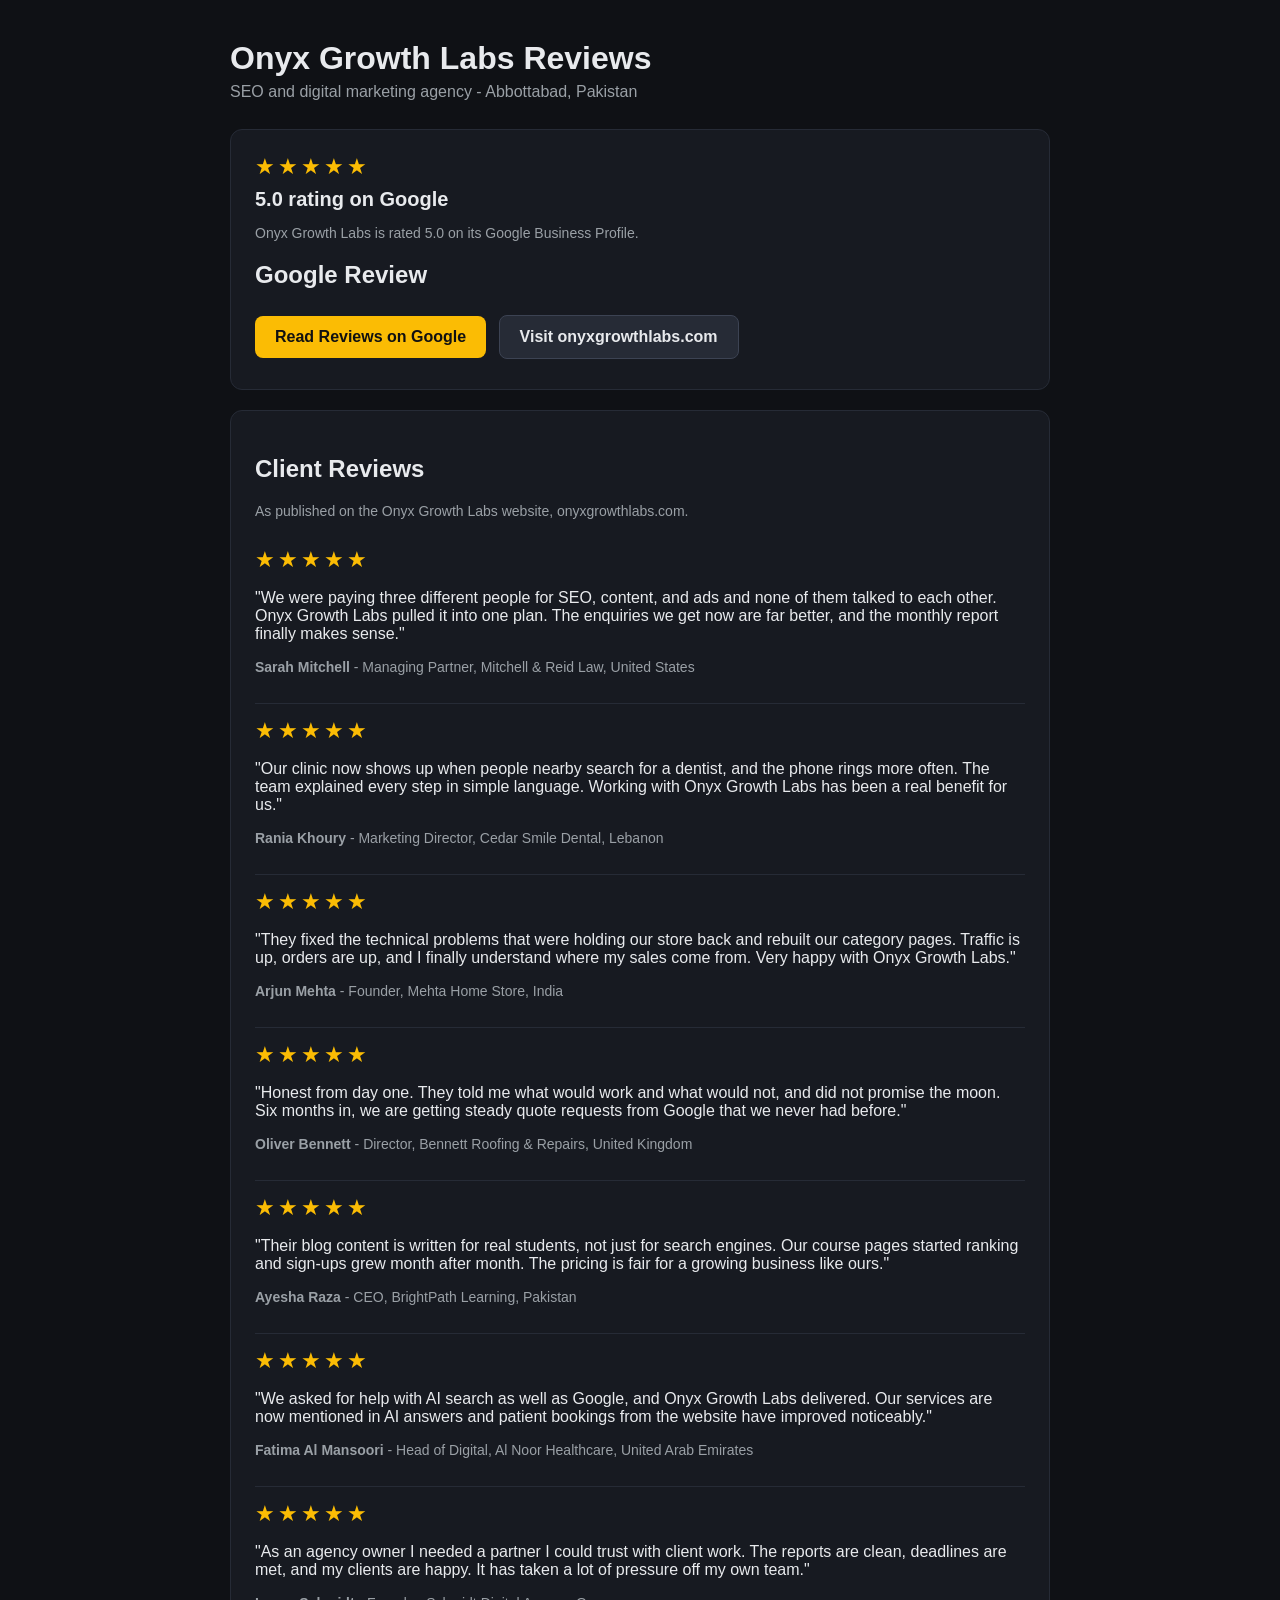
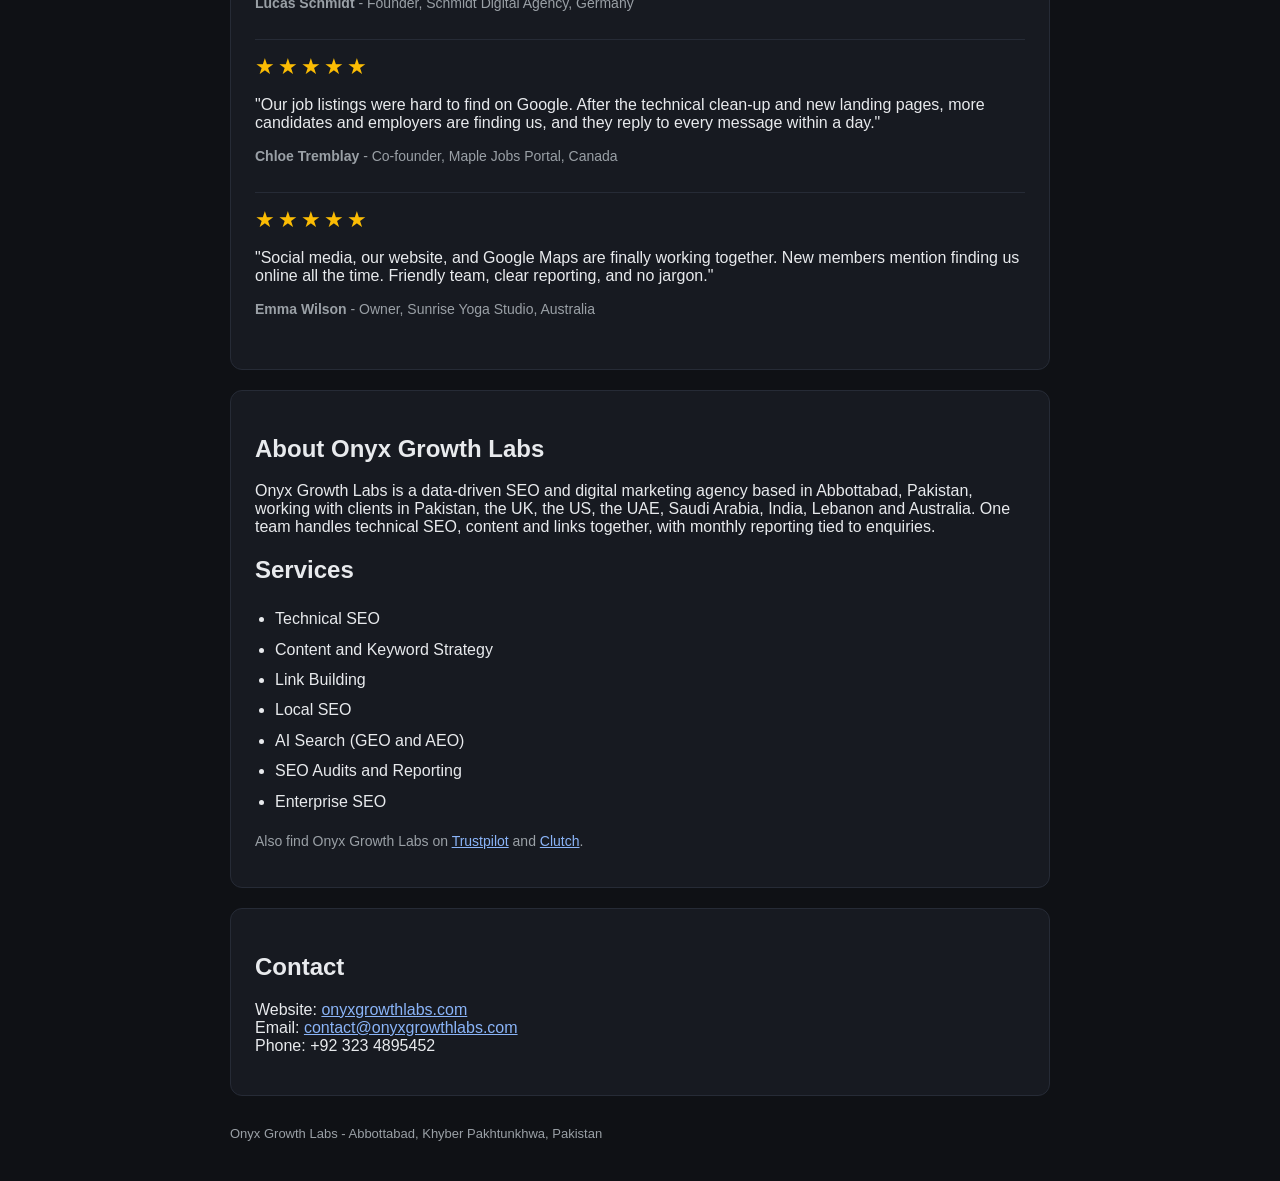
==== index.html @ 25e189ce "Create index.html Added a new HTML file for Onyx Growth Labs reviews, including structured data, cli" ====
<!DOCTYPE html>
<html lang="en-GB">
<head>
<meta charset="UTF-8">
<meta name="viewport" content="width=device-width, initial-scale=1.0">
<title>Onyx Growth Labs Reviews</title>
<meta name="description" content="Onyx Growth Labs reviews: Google rating, client reviews from onyxgrowthlabs.com, services and official links for the SEO and digital marketing agency based in Abbottabad, Pakistan.">
<script type="application/ld+json">
{
  "@context": "https://schema.org",
  "@type": "ProfessionalService",
  "name": "Onyx Growth Labs",
  "url": "https://onyxgrowthlabs.com/",
  "email": "contact@onyxgrowthlabs.com",
  "telephone": "+92 323 4895452",
  "address": {
    "@type": "PostalAddress",
    "addressLocality": "Abbottabad",
    "addressRegion": "Khyber Pakhtunkhwa",
    "addressCountry": "PK"
  },
  "aggregateRating": {
    "@type": "AggregateRating",
    "ratingValue": "5.0",
    "reviewCount": "9"
  },
  "review": [
    {"@type": "Review", "author": {"@type": "Person", "name": "Sarah Mitchell"}, "reviewRating": {"@type": "Rating", "ratingValue": "5"}, "reviewBody": "We were paying three different people for SEO, content, and ads and none of them talked to each other. Onyx Growth Labs pulled it into one plan. The enquiries we get now are far better, and the monthly report finally makes sense."},
    {"@type": "Review", "author": {"@type": "Person", "name": "Rania Khoury"}, "reviewRating": {"@type": "Rating", "ratingValue": "5"}, "reviewBody": "Our clinic now shows up when people nearby search for a dentist, and the phone rings more often. The team explained every step in simple language. Working with Onyx Growth Labs has been a real benefit for us."},
    {"@type": "Review", "author": {"@type": "Person", "name": "Arjun Mehta"}, "reviewRating": {"@type": "Rating", "ratingValue": "5"}, "reviewBody": "They fixed the technical problems that were holding our store back and rebuilt our category pages. Traffic is up, orders are up, and I finally understand where my sales come from. Very happy with Onyx Growth Labs."},
    {"@type": "Review", "author": {"@type": "Person", "name": "Oliver Bennett"}, "reviewRating": {"@type": "Rating", "ratingValue": "5"}, "reviewBody": "Honest from day one. They told me what would work and what would not, and did not promise the moon. Six months in, we are getting steady quote requests from Google that we never had before."},
    {"@type": "Review", "author": {"@type": "Person", "name": "Ayesha Raza"}, "reviewRating": {"@type": "Rating", "ratingValue": "5"}, "reviewBody": "Their blog content is written for real students, not just for search engines. Our course pages started ranking and sign-ups grew month after month. The pricing is fair for a growing business like ours."},
    {"@type": "Review", "author": {"@type": "Person", "name": "Fatima Al Mansoori"}, "reviewRating": {"@type": "Rating", "ratingValue": "5"}, "reviewBody": "We asked for help with AI search as well as Google, and Onyx Growth Labs delivered. Our services are now mentioned in AI answers and patient bookings from the website have improved noticeably."},
    {"@type": "Review", "author": {"@type": "Person", "name": "Lucas Schmidt"}, "reviewRating": {"@type": "Rating", "ratingValue": "5"}, "reviewBody": "As an agency owner I needed a partner I could trust with client work. The reports are clean, deadlines are met, and my clients are happy. It has taken a lot of pressure off my own team."},
    {"@type": "Review", "author": {"@type": "Person", "name": "Chloe Tremblay"}, "reviewRating": {"@type": "Rating", "ratingValue": "5"}, "reviewBody": "Our job listings were hard to find on Google. After the technical clean-up and new landing pages, more candidates and employers are finding us, and they reply to every message within a day."},
    {"@type": "Review", "author": {"@type": "Person", "name": "Emma Wilson"}, "reviewRating": {"@type": "Rating", "ratingValue": "5"}, "reviewBody": "Social media, our website, and Google Maps are finally working together. New members mention finding us online all the time. Friendly team, clear reporting, and no jargon."}
  ]
}
</script>
<style>
body{font-family:Arial,Helvetica,sans-serif;margin:0;background:#0f1115;color:#e8eaed}
.wrap{max-width:820px;margin:0 auto;padding:40px 20px}
h1{font-size:32px;margin:0 0 6px}
.sub{color:#9aa0a6;margin:0 0 28px}
.card{background:#171a21;border:1px solid #262b36;border-radius:12px;padding:24px;margin-bottom:20px}
.stars{font-size:22px;color:#fbbc04;letter-spacing:3px}
.rating{font-size:20px;margin:8px 0 4px}
.small{color:#9aa0a6;font-size:14px}
.btn{display:inline-block;background:#fbbc04;color:#111;padding:12px 20px;border-radius:8px;text-decoration:none;font-weight:bold;margin:6px 8px 6px 0}
.btn.alt{background:#262b36;color:#e8eaed;border:1px solid #3c4353}
.review{border-bottom:1px solid #262b36;padding:14px 0}
.review:last-child{border-bottom:none}
.who{color:#9aa0a6;font-size:14px;margin-top:6px}
ul{line-height:1.9;padding-left:20px}
a{color:#8ab4f8}
footer{color:#9aa0a6;font-size:13px;margin-top:30px}
</style>
</head>
<body>
<div class="wrap">
<h1>Onyx Growth Labs Reviews</h1>
<p class="sub">SEO and digital marketing agency - Abbottabad, Pakistan</p>

<div class="card">
<div class="stars">&#9733;&#9733;&#9733;&#9733;&#9733;</div>
<p class="rating"><strong>5.0 rating on Google</strong></p>
<p class="small">Onyx Growth Labs is rated 5.0 on its Google Business Profile.</p>
<h2>Google Review</h2>
<a class="btn" href="https://www.google.com/maps/search/Onyx+Growth+Labs+Abbottabad">Read Reviews on Google</a>
<a class="btn alt" href="https://onyxgrowthlabs.com/">Visit onyxgrowthlabs.com</a>
</div>

<div class="card">
<h2>Client Reviews</h2>
<p class="small">As published on the Onyx Growth Labs website, onyxgrowthlabs.com.</p>

<div class="review"><div class="stars">&#9733;&#9733;&#9733;&#9733;&#9733;</div>
<p>"We were paying three different people for SEO, content, and ads and none of them talked to each other. Onyx Growth Labs pulled it into one plan. The enquiries we get now are far better, and the monthly report finally makes sense."</p>
<p class="who"><strong>Sarah Mitchell</strong> - Managing Partner, Mitchell &amp; Reid Law, United States</p></div>

<div class="review"><div class="stars">&#9733;&#9733;&#9733;&#9733;&#9733;</div>
<p>"Our clinic now shows up when people nearby search for a dentist, and the phone rings more often. The team explained every step in simple language. Working with Onyx Growth Labs has been a real benefit for us."</p>
<p class="who"><strong>Rania Khoury</strong> - Marketing Director, Cedar Smile Dental, Lebanon</p></div>

<div class="review"><div class="stars">&#9733;&#9733;&#9733;&#9733;&#9733;</div>
<p>"They fixed the technical problems that were holding our store back and rebuilt our category pages. Traffic is up, orders are up, and I finally understand where my sales come from. Very happy with Onyx Growth Labs."</p>
<p class="who"><strong>Arjun Mehta</strong> - Founder, Mehta Home Store, India</p></div>

<div class="review"><div class="stars">&#9733;&#9733;&#9733;&#9733;&#9733;</div>
<p>"Honest from day one. They told me what would work and what would not, and did not promise the moon. Six months in, we are getting steady quote requests from Google that we never had before."</p>
<p class="who"><strong>Oliver Bennett</strong> - Director, Bennett Roofing &amp; Repairs, United Kingdom</p></div>

<div class="review"><div class="stars">&#9733;&#9733;&#9733;&#9733;&#9733;</div>
<p>"Their blog content is written for real students, not just for search engines. Our course pages started ranking and sign-ups grew month after month. The pricing is fair for a growing business like ours."</p>
<p class="who"><strong>Ayesha Raza</strong> - CEO, BrightPath Learning, Pakistan</p></div>

<div class="review"><div class="stars">&#9733;&#9733;&#9733;&#9733;&#9733;</div>
<p>"We asked for help with AI search as well as Google, and Onyx Growth Labs delivered. Our services are now mentioned in AI answers and patient bookings from the website have improved noticeably."</p>
<p class="who"><strong>Fatima Al Mansoori</strong> - Head of Digital, Al Noor Healthcare, United Arab Emirates</p></div>

<div class="review"><div class="stars">&#9733;&#9733;&#9733;&#9733;&#9733;</div>
<p>"As an agency owner I needed a partner I could trust with client work. The reports are clean, deadlines are met, and my clients are happy. It has taken a lot of pressure off my own team."</p>
<p class="who"><strong>Lucas Schmidt</strong> - Founder, Schmidt Digital Agency, Germany</p></div>

<div class="review"><div class="stars">&#9733;&#9733;&#9733;&#9733;&#9733;</div>
<p>"Our job listings were hard to find on Google. After the technical clean-up and new landing pages, more candidates and employers are finding us, and they reply to every message within a day."</p>
<p class="who"><strong>Chloe Tremblay</strong> - Co-founder, Maple Jobs Portal, Canada</p></div>

<div class="review"><div class="stars">&#9733;&#9733;&#9733;&#9733;&#9733;</div>
<p>"Social media, our website, and Google Maps are finally working together. New members mention finding us online all the time. Friendly team, clear reporting, and no jargon."</p>
<p class="who"><strong>Emma Wilson</strong> - Owner, Sunrise Yoga Studio, Australia</p></div>
</div>

<div class="card">
<h2>About Onyx Growth Labs</h2>
<p>Onyx Growth Labs is a data-driven SEO and digital marketing agency based in Abbottabad, Pakistan, working with clients in Pakistan, the UK, the US, the UAE, Saudi Arabia, India, Lebanon and Australia. One team handles technical SEO, content and links together, with monthly reporting tied to enquiries.</p>
<h2>Services</h2>
<ul>
<li>Technical SEO</li>
<li>Content and Keyword Strategy</li>
<li>Link Building</li>
<li>Local SEO</li>
<li>AI Search (GEO and AEO)</li>
<li>SEO Audits and Reporting</li>
<li>Enterprise SEO</li>
</ul>
<p class="small">Also find Onyx Growth Labs on <a href="https://www.trustpilot.com/review/onyxgrowthlabs.com">Trustpilot</a> and <a href="https://clutch.co/profile/onyx-growth-labs">Clutch</a>.</p>
</div>

<div class="card">
<h2>Contact</h2>
<p>Website: <a href="https://onyxgrowthlabs.com/">onyxgrowthlabs.com</a><br>
Email: <a href="mailto:contact@onyxgrowthlabs.com">contact@onyxgrowthlabs.com</a><br>
Phone: +92 323 4895452</p>
</div>

<footer>Onyx Growth Labs - Abbottabad, Khyber Pakhtunkhwa, Pakistan</footer>
</div>
</body>
</html>
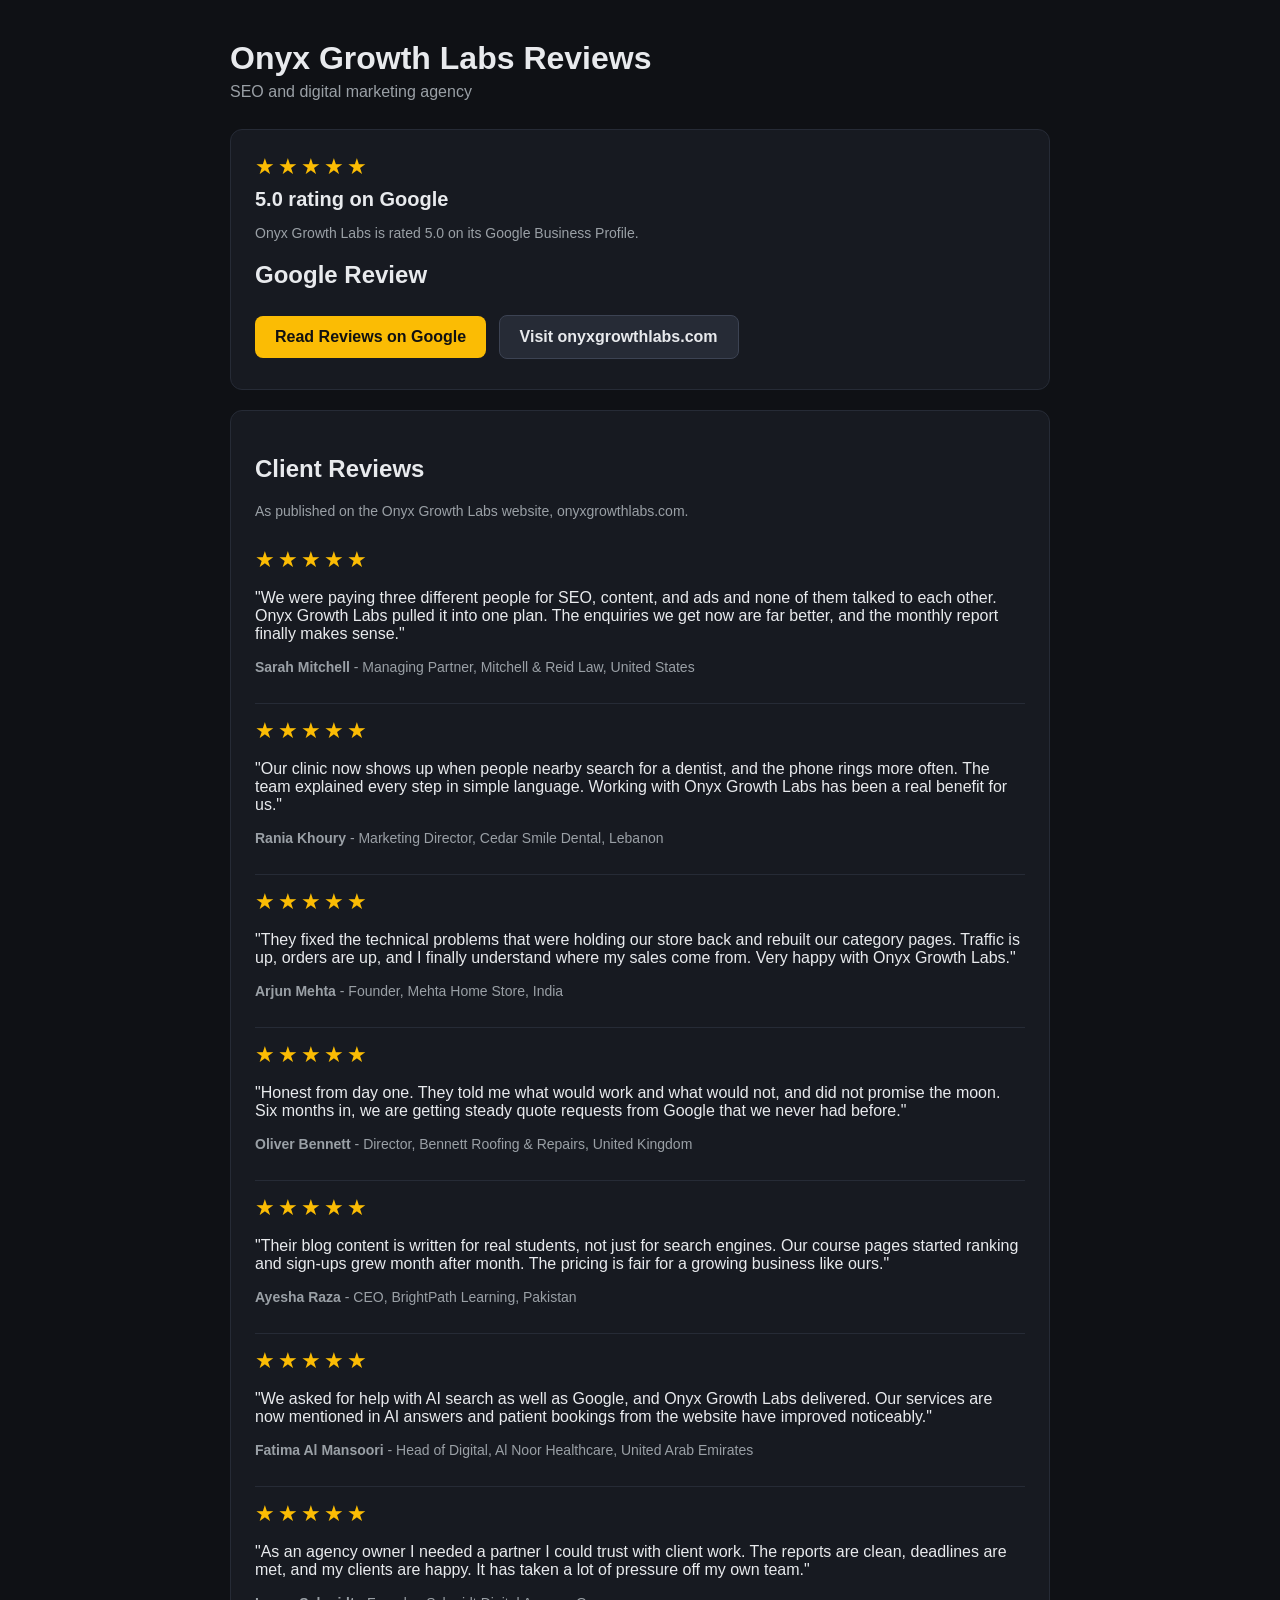
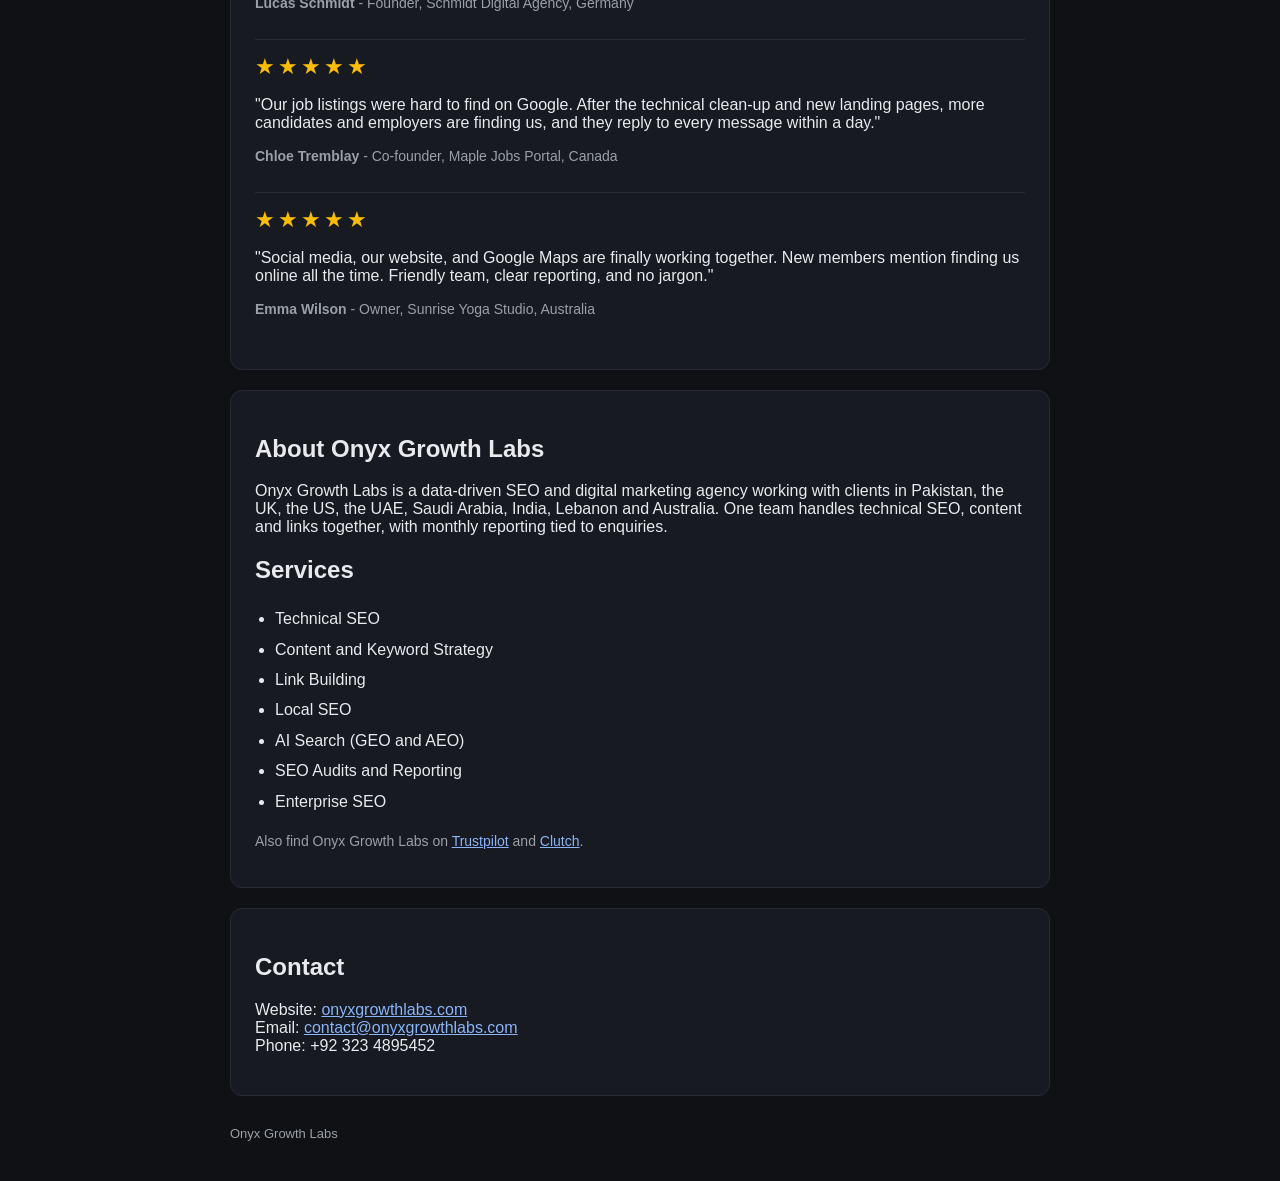
==== commit 2a3a12b3: "Remove business location from index.html" ====
--- a/index.html
+++ b/index.html
@@ -4,7 +4,7 @@
 <meta charset="UTF-8">
 <meta name="viewport" content="width=device-width, initial-scale=1.0">
 <title>Onyx Growth Labs Reviews</title>
-<meta name="description" content="Onyx Growth Labs reviews: Google rating, client reviews from onyxgrowthlabs.com, services and official links for the SEO and digital marketing agency based in Abbottabad, Pakistan.">
+<meta name="description" content="Onyx Growth Labs reviews: Google rating, client reviews from onyxgrowthlabs.com, services and official links for the SEO and digital marketing agency.">
 <script type="application/ld+json">
 {
   "@context": "https://schema.org",
@@ -13,12 +13,6 @@
   "url": "https://onyxgrowthlabs.com/",
   "email": "contact@onyxgrowthlabs.com",
   "telephone": "+92 323 4895452",
-  "address": {
-    "@type": "PostalAddress",
-    "addressLocality": "Abbottabad",
-    "addressRegion": "Khyber Pakhtunkhwa",
-    "addressCountry": "PK"
-  },
   "aggregateRating": {
     "@type": "AggregateRating",
     "ratingValue": "5.0",
@@ -59,7 +53,7 @@
 <body>
 <div class="wrap">
 <h1>Onyx Growth Labs Reviews</h1>
-<p class="sub">SEO and digital marketing agency - Abbottabad, Pakistan</p>
+<p class="sub">SEO and digital marketing agency</p>
 
 <div class="card">
 <div class="stars">&#9733;&#9733;&#9733;&#9733;&#9733;</div>
@@ -113,7 +107,7 @@
 
 <div class="card">
 <h2>About Onyx Growth Labs</h2>
-<p>Onyx Growth Labs is a data-driven SEO and digital marketing agency based in Abbottabad, Pakistan, working with clients in Pakistan, the UK, the US, the UAE, Saudi Arabia, India, Lebanon and Australia. One team handles technical SEO, content and links together, with monthly reporting tied to enquiries.</p>
+<p>Onyx Growth Labs is a data-driven SEO and digital marketing agency working with clients in Pakistan, the UK, the US, the UAE, Saudi Arabia, India, Lebanon and Australia. One team handles technical SEO, content and links together, with monthly reporting tied to enquiries.</p>
 <h2>Services</h2>
 <ul>
 <li>Technical SEO</li>
@@ -134,7 +128,7 @@
 Phone: +92 323 4895452</p>
 </div>
 
-<footer>Onyx Growth Labs - Abbottabad, Khyber Pakhtunkhwa, Pakistan</footer>
+<footer>Onyx Growth Labs</footer>
 </div>
 </body>
 </html>
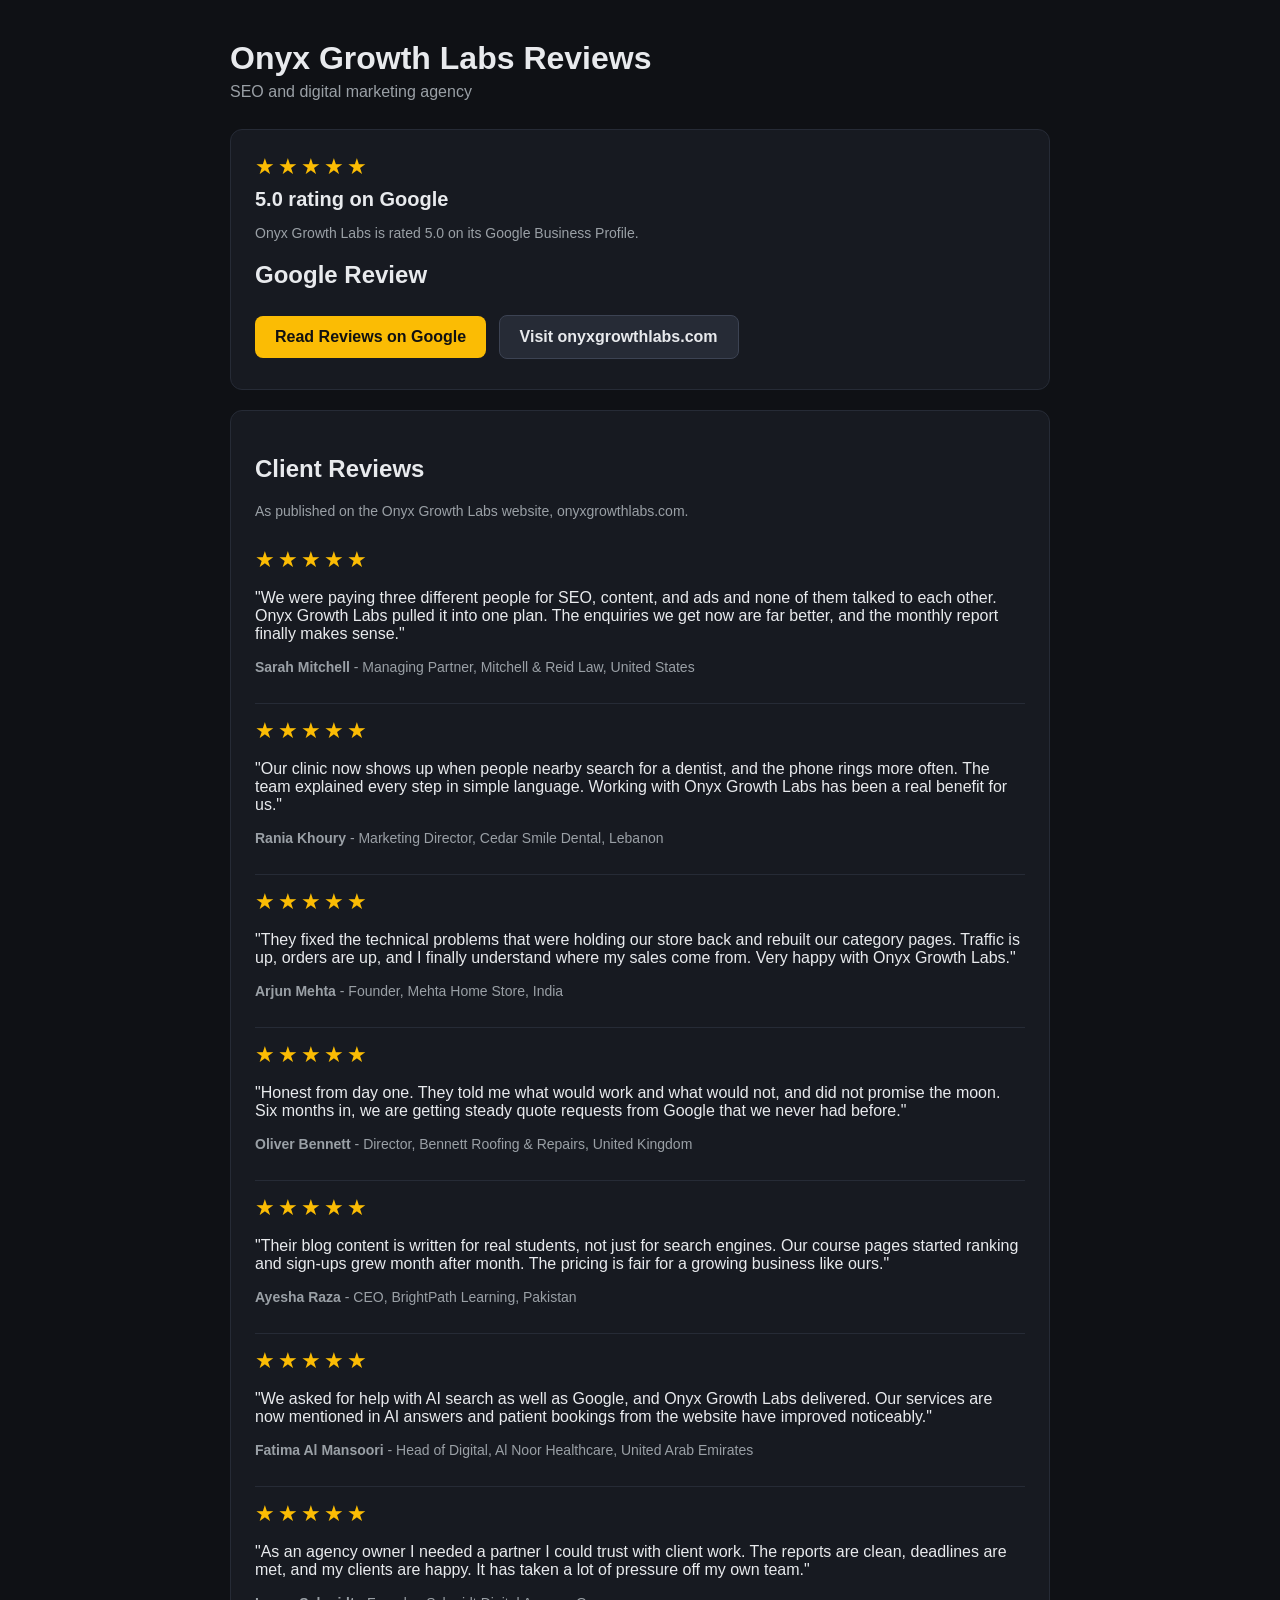
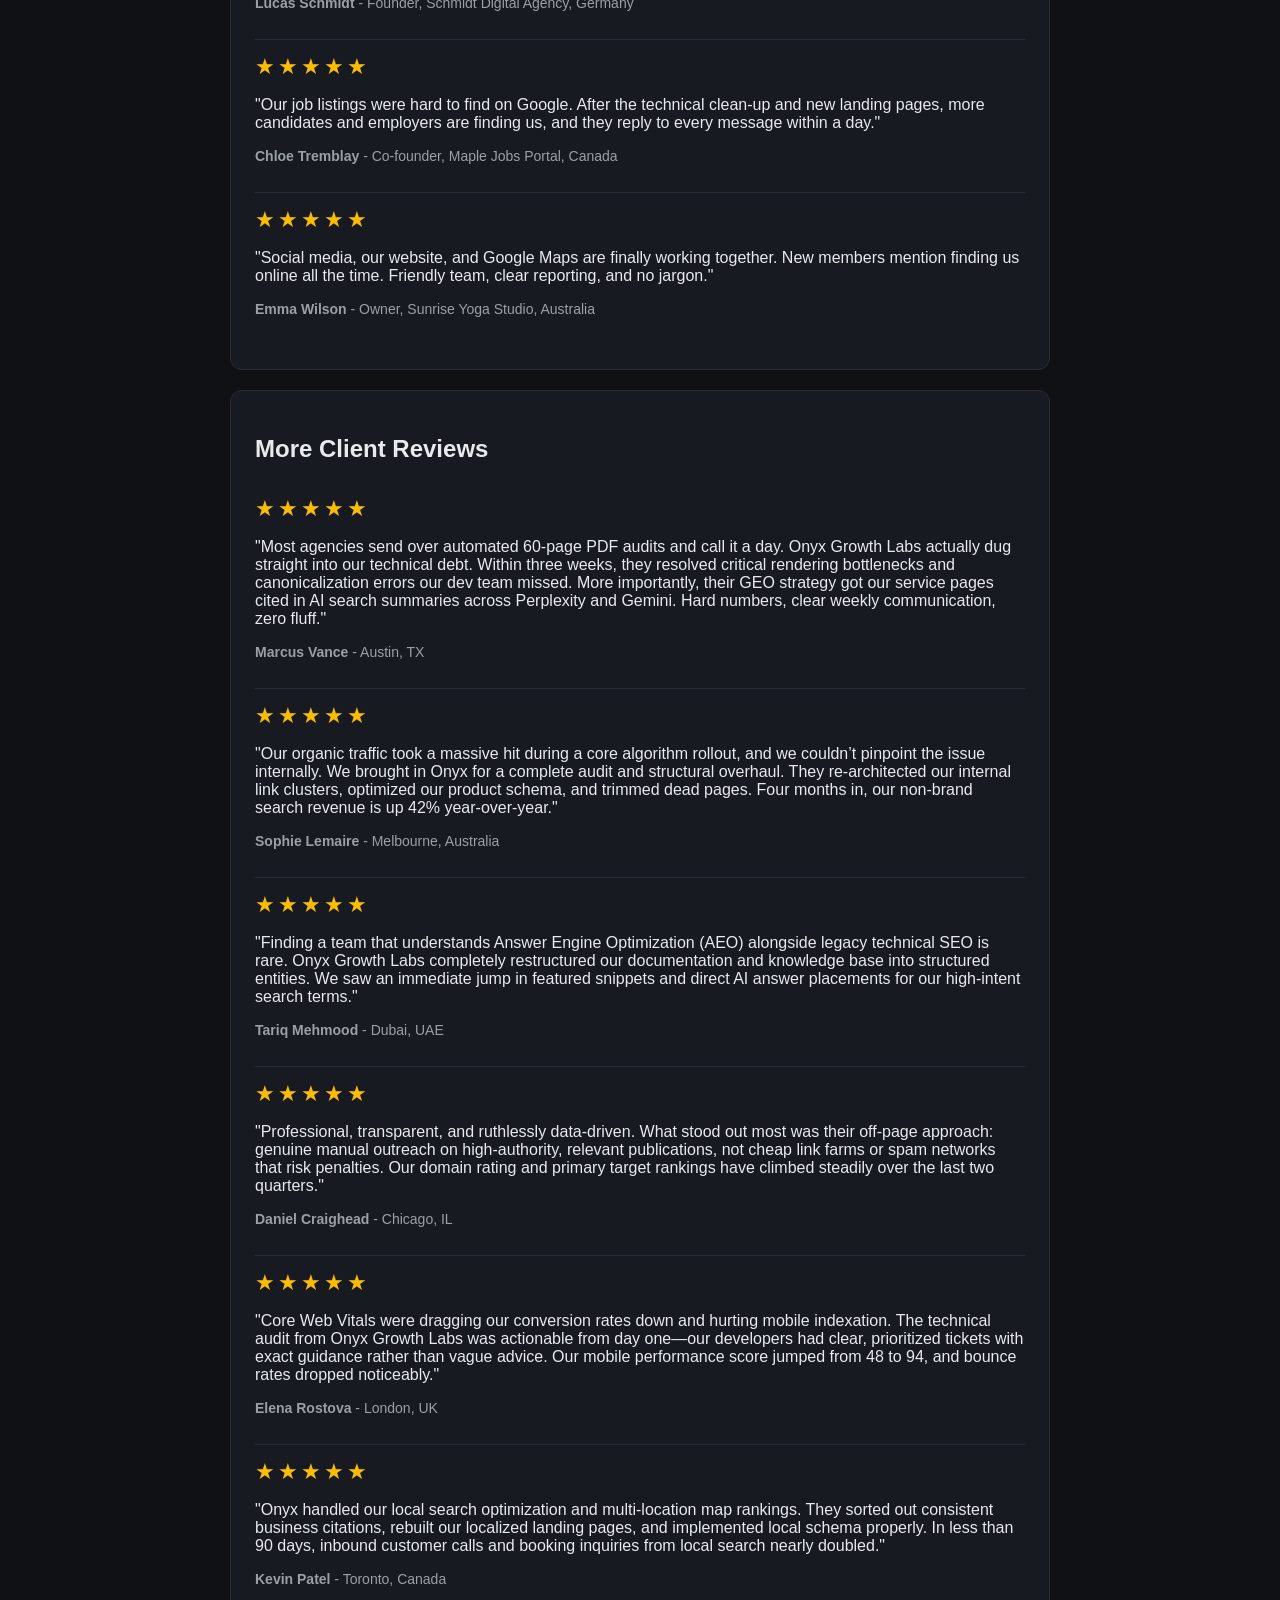
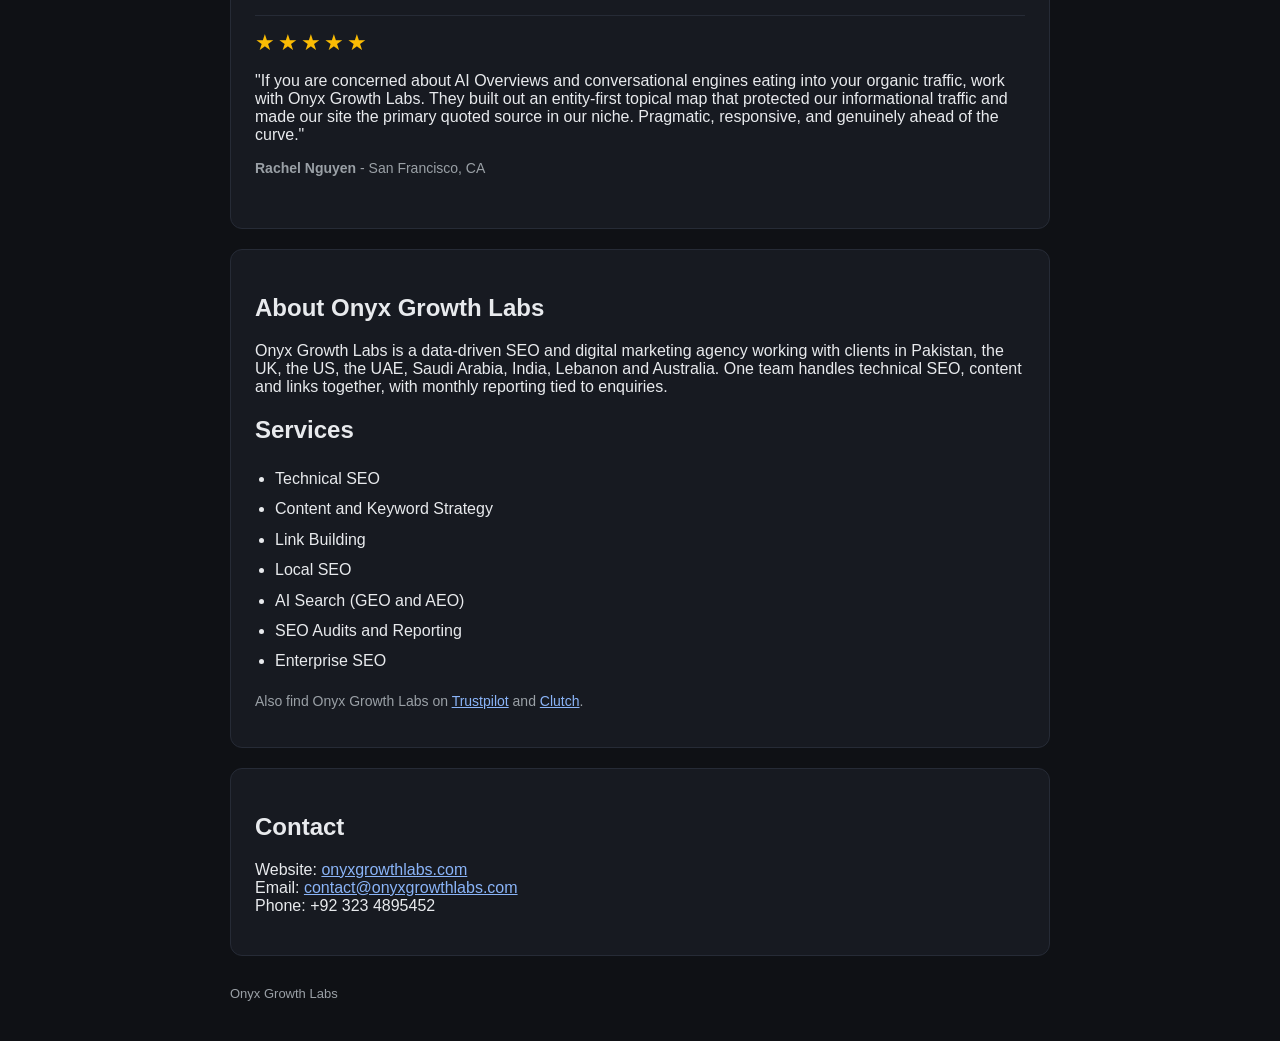
==== commit ccdc0e1d: "Add 7 more client reviews and update schema to 16 reviews Updated review count from 9 to 16 and adde" ====
--- a/index.html
+++ b/index.html
@@ -16,7 +16,7 @@
   "aggregateRating": {
     "@type": "AggregateRating",
     "ratingValue": "5.0",
-    "reviewCount": "9"
+    "reviewCount": "16"
   },
   "review": [
     {"@type": "Review", "author": {"@type": "Person", "name": "Sarah Mitchell"}, "reviewRating": {"@type": "Rating", "ratingValue": "5"}, "reviewBody": "We were paying three different people for SEO, content, and ads and none of them talked to each other. Onyx Growth Labs pulled it into one plan. The enquiries we get now are far better, and the monthly report finally makes sense."},
@@ -27,7 +27,14 @@
     {"@type": "Review", "author": {"@type": "Person", "name": "Fatima Al Mansoori"}, "reviewRating": {"@type": "Rating", "ratingValue": "5"}, "reviewBody": "We asked for help with AI search as well as Google, and Onyx Growth Labs delivered. Our services are now mentioned in AI answers and patient bookings from the website have improved noticeably."},
     {"@type": "Review", "author": {"@type": "Person", "name": "Lucas Schmidt"}, "reviewRating": {"@type": "Rating", "ratingValue": "5"}, "reviewBody": "As an agency owner I needed a partner I could trust with client work. The reports are clean, deadlines are met, and my clients are happy. It has taken a lot of pressure off my own team."},
     {"@type": "Review", "author": {"@type": "Person", "name": "Chloe Tremblay"}, "reviewRating": {"@type": "Rating", "ratingValue": "5"}, "reviewBody": "Our job listings were hard to find on Google. After the technical clean-up and new landing pages, more candidates and employers are finding us, and they reply to every message within a day."},
-    {"@type": "Review", "author": {"@type": "Person", "name": "Emma Wilson"}, "reviewRating": {"@type": "Rating", "ratingValue": "5"}, "reviewBody": "Social media, our website, and Google Maps are finally working together. New members mention finding us online all the time. Friendly team, clear reporting, and no jargon."}
+    {"@type": "Review", "author": {"@type": "Person", "name": "Emma Wilson"}, "reviewRating": {"@type": "Rating", "ratingValue": "5"}, "reviewBody": "Social media, our website, and Google Maps are finally working together. New members mention finding us online all the time. Friendly team, clear reporting, and no jargon."},
+    {"@type": "Review", "author": {"@type": "Person", "name": "Marcus Vance"}, "reviewRating": {"@type": "Rating", "ratingValue": "5"}, "reviewBody": "Most agencies send over automated 60-page PDF audits and call it a day. Onyx Growth Labs actually dug straight into our technical debt. Within three weeks, they resolved critical rendering bottlenecks and canonicalization errors our dev team missed. More importantly, their GEO strategy got our service pages cited in AI search summaries across Perplexity and Gemini. Hard numbers, clear weekly communication, zero fluff."},
+    {"@type": "Review", "author": {"@type": "Person", "name": "Sophie Lemaire"}, "reviewRating": {"@type": "Rating", "ratingValue": "5"}, "reviewBody": "Our organic traffic took a massive hit during a core algorithm rollout, and we couldn’t pinpoint the issue internally. We brought in Onyx for a complete audit and structural overhaul. They re-architected our internal link clusters, optimized our product schema, and trimmed dead pages. Four months in, our non-brand search revenue is up 42% year-over-year."},
+    {"@type": "Review", "author": {"@type": "Person", "name": "Tariq Mehmood"}, "reviewRating": {"@type": "Rating", "ratingValue": "5"}, "reviewBody": "Finding a team that understands Answer Engine Optimization (AEO) alongside legacy technical SEO is rare. Onyx Growth Labs completely restructured our documentation and knowledge base into structured entities. We saw an immediate jump in featured snippets and direct AI answer placements for our high-intent search terms."},
+    {"@type": "Review", "author": {"@type": "Person", "name": "Daniel Craighead"}, "reviewRating": {"@type": "Rating", "ratingValue": "5"}, "reviewBody": "Professional, transparent, and ruthlessly data-driven. What stood out most was their off-page approach: genuine manual outreach on high-authority, relevant publications, not cheap link farms or spam networks that risk penalties. Our domain rating and primary target rankings have climbed steadily over the last two quarters."},
+    {"@type": "Review", "author": {"@type": "Person", "name": "Elena Rostova"}, "reviewRating": {"@type": "Rating", "ratingValue": "5"}, "reviewBody": "Core Web Vitals were dragging our conversion rates down and hurting mobile indexation. The technical audit from Onyx Growth Labs was actionable from day one—our developers had clear, prioritized tickets with exact guidance rather than vague advice. Our mobile performance score jumped from 48 to 94, and bounce rates dropped noticeably."},
+    {"@type": "Review", "author": {"@type": "Person", "name": "Kevin Patel"}, "reviewRating": {"@type": "Rating", "ratingValue": "5"}, "reviewBody": "Onyx handled our local search optimization and multi-location map rankings. They sorted out consistent business citations, rebuilt our localized landing pages, and implemented local schema properly. In less than 90 days, inbound customer calls and booking inquiries from local search nearly doubled."},
+    {"@type": "Review", "author": {"@type": "Person", "name": "Rachel Nguyen"}, "reviewRating": {"@type": "Rating", "ratingValue": "5"}, "reviewBody": "If you are concerned about AI Overviews and conversational engines eating into your organic traffic, work with Onyx Growth Labs. They built out an entity-first topical map that protected our informational traffic and made our site the primary quoted source in our niche. Pragmatic, responsive, and genuinely ahead of the curve."}
   ]
 }
 </script>
@@ -106,6 +113,38 @@
 </div>
 
 <div class="card">
+<h2>More Client Reviews</h2>
+
+<div class="review"><div class="stars">&#9733;&#9733;&#9733;&#9733;&#9733;</div>
+<p>"Most agencies send over automated 60-page PDF audits and call it a day. Onyx Growth Labs actually dug straight into our technical debt. Within three weeks, they resolved critical rendering bottlenecks and canonicalization errors our dev team missed. More importantly, their GEO strategy got our service pages cited in AI search summaries across Perplexity and Gemini. Hard numbers, clear weekly communication, zero fluff."</p>
+<p class="who"><strong>Marcus Vance</strong> - Austin, TX</p></div>
+
+<div class="review"><div class="stars">&#9733;&#9733;&#9733;&#9733;&#9733;</div>
+<p>"Our organic traffic took a massive hit during a core algorithm rollout, and we couldn’t pinpoint the issue internally. We brought in Onyx for a complete audit and structural overhaul. They re-architected our internal link clusters, optimized our product schema, and trimmed dead pages. Four months in, our non-brand search revenue is up 42% year-over-year."</p>
+<p class="who"><strong>Sophie Lemaire</strong> - Melbourne, Australia</p></div>
+
+<div class="review"><div class="stars">&#9733;&#9733;&#9733;&#9733;&#9733;</div>
+<p>"Finding a team that understands Answer Engine Optimization (AEO) alongside legacy technical SEO is rare. Onyx Growth Labs completely restructured our documentation and knowledge base into structured entities. We saw an immediate jump in featured snippets and direct AI answer placements for our high-intent search terms."</p>
+<p class="who"><strong>Tariq Mehmood</strong> - Dubai, UAE</p></div>
+
+<div class="review"><div class="stars">&#9733;&#9733;&#9733;&#9733;&#9733;</div>
+<p>"Professional, transparent, and ruthlessly data-driven. What stood out most was their off-page approach: genuine manual outreach on high-authority, relevant publications, not cheap link farms or spam networks that risk penalties. Our domain rating and primary target rankings have climbed steadily over the last two quarters."</p>
+<p class="who"><strong>Daniel Craighead</strong> - Chicago, IL</p></div>
+
+<div class="review"><div class="stars">&#9733;&#9733;&#9733;&#9733;&#9733;</div>
+<p>"Core Web Vitals were dragging our conversion rates down and hurting mobile indexation. The technical audit from Onyx Growth Labs was actionable from day one—our developers had clear, prioritized tickets with exact guidance rather than vague advice. Our mobile performance score jumped from 48 to 94, and bounce rates dropped noticeably."</p>
+<p class="who"><strong>Elena Rostova</strong> - London, UK</p></div>
+
+<div class="review"><div class="stars">&#9733;&#9733;&#9733;&#9733;&#9733;</div>
+<p>"Onyx handled our local search optimization and multi-location map rankings. They sorted out consistent business citations, rebuilt our localized landing pages, and implemented local schema properly. In less than 90 days, inbound customer calls and booking inquiries from local search nearly doubled."</p>
+<p class="who"><strong>Kevin Patel</strong> - Toronto, Canada</p></div>
+
+<div class="review"><div class="stars">&#9733;&#9733;&#9733;&#9733;&#9733;</div>
+<p>"If you are concerned about AI Overviews and conversational engines eating into your organic traffic, work with Onyx Growth Labs. They built out an entity-first topical map that protected our informational traffic and made our site the primary quoted source in our niche. Pragmatic, responsive, and genuinely ahead of the curve."</p>
+<p class="who"><strong>Rachel Nguyen</strong> - San Francisco, CA</p></div>
+</div>
+
+<div class="card">
 <h2>About Onyx Growth Labs</h2>
 <p>Onyx Growth Labs is a data-driven SEO and digital marketing agency working with clients in Pakistan, the UK, the US, the UAE, Saudi Arabia, India, Lebanon and Australia. One team handles technical SEO, content and links together, with monthly reporting tied to enquiries.</p>
 <h2>Services</h2>
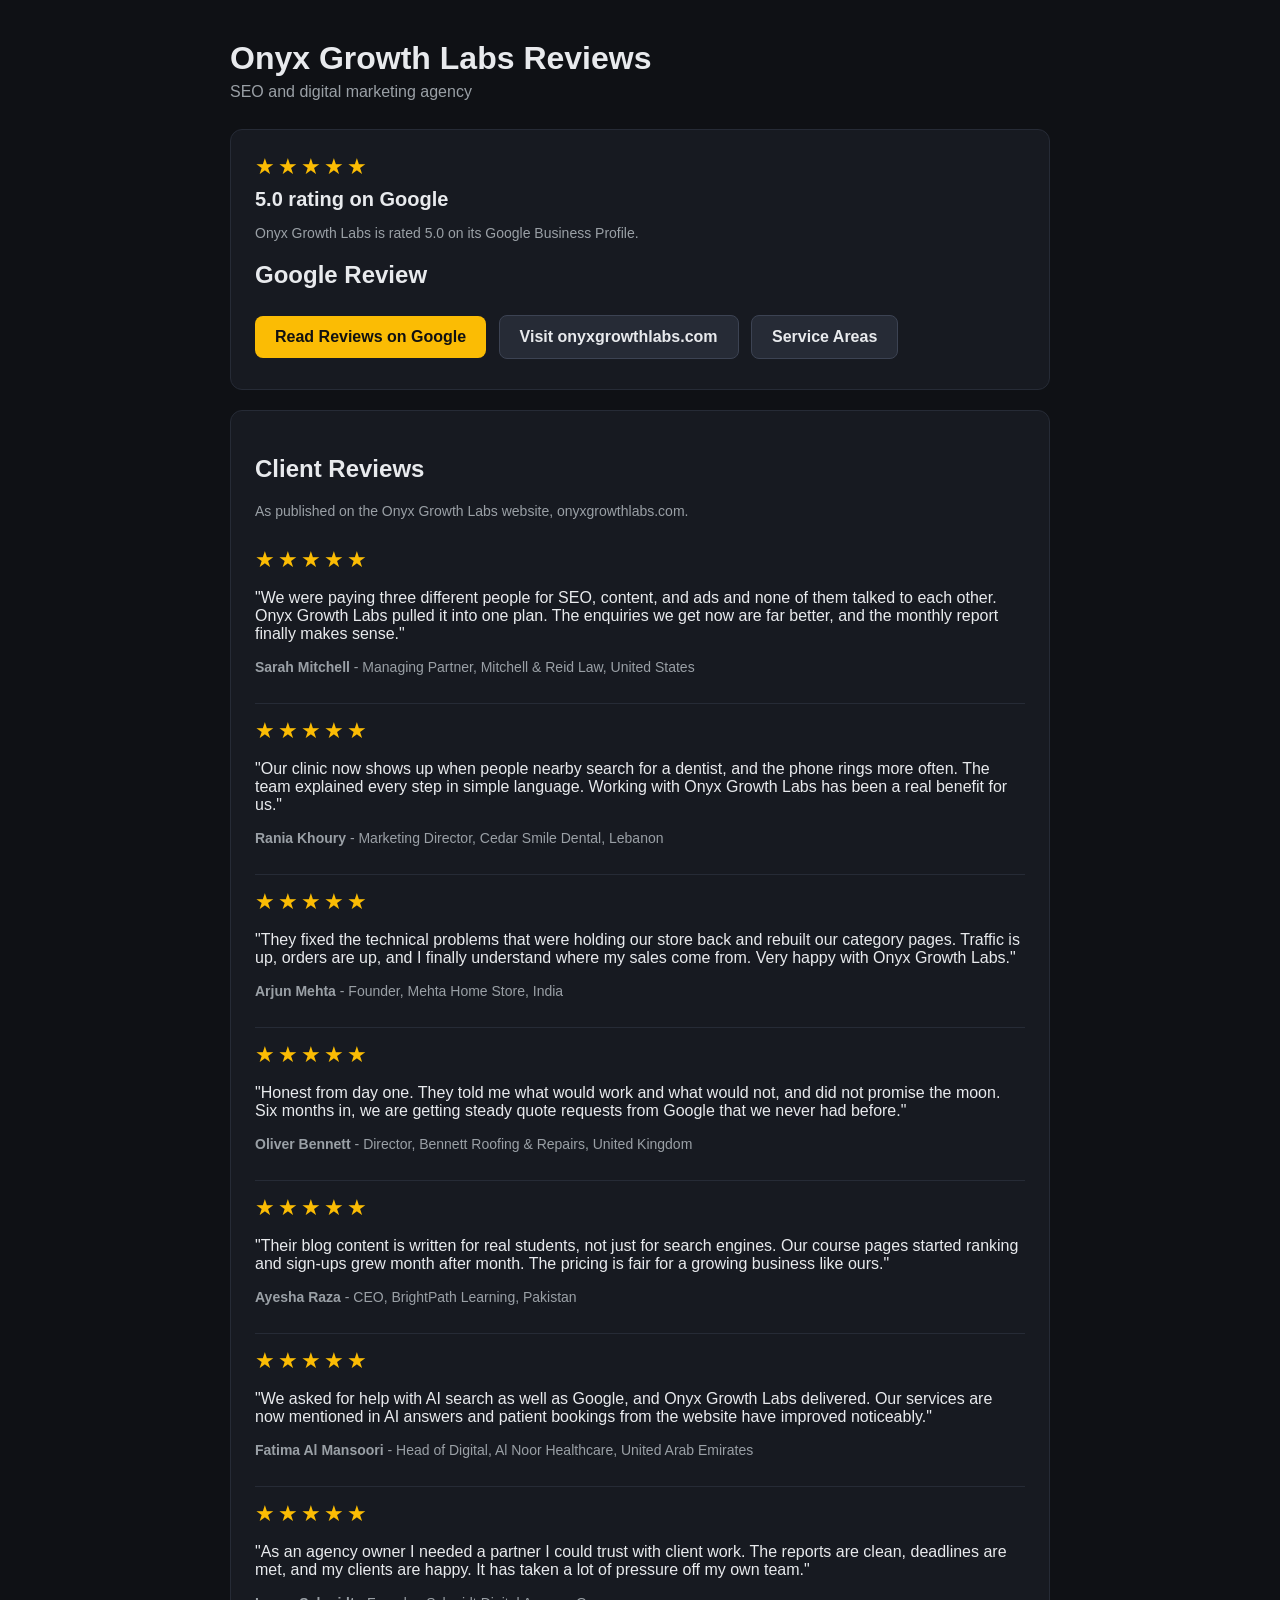
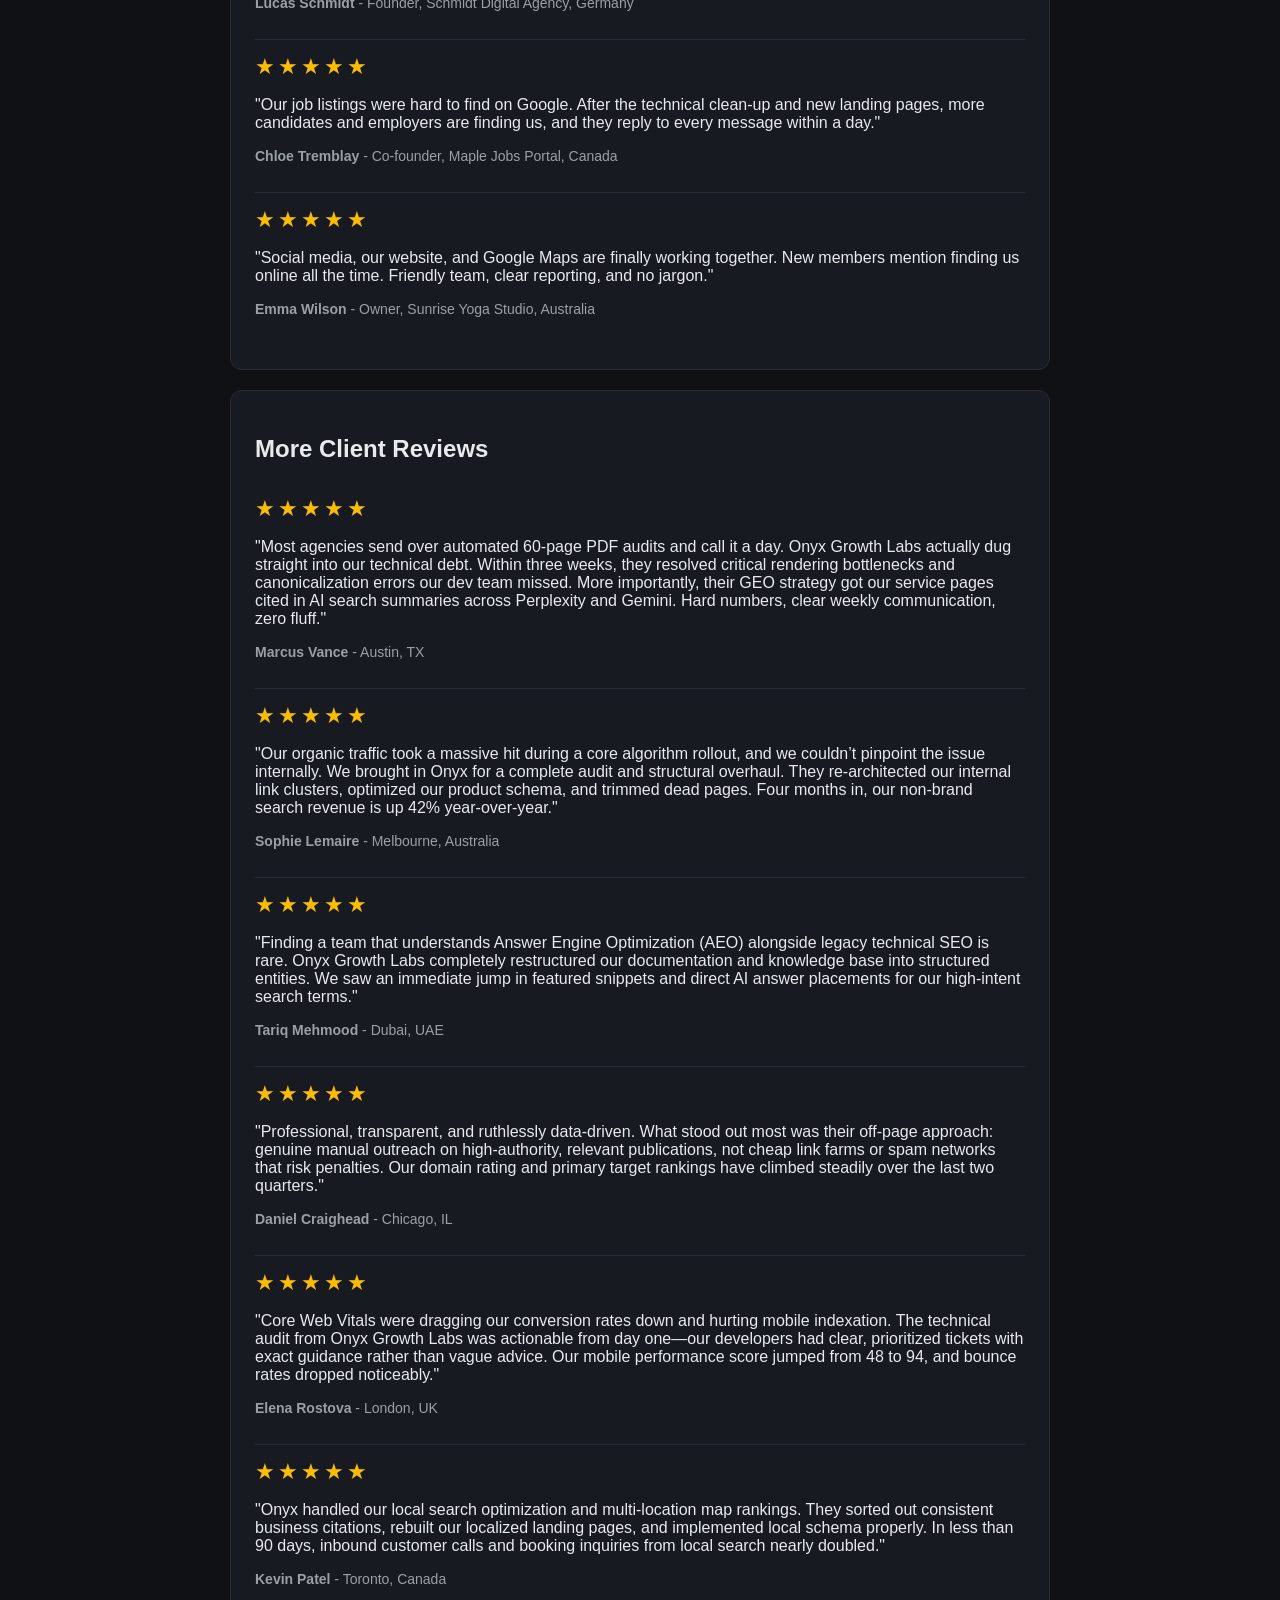
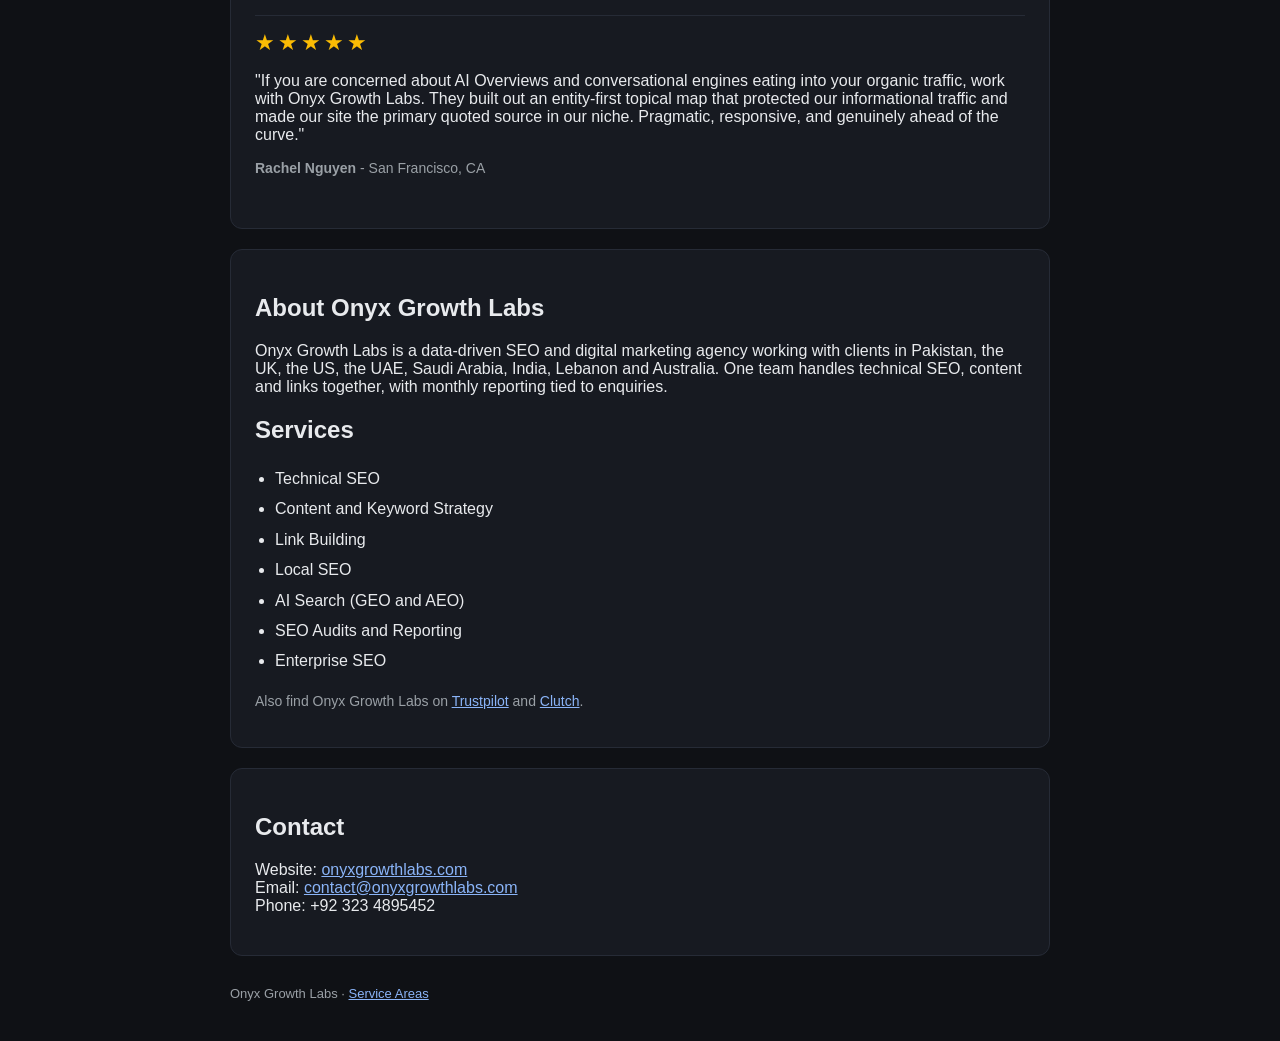
==== commit 3454f9ca: "Add Service Areas link to header and footer Added a link to the service areas page in the footer." ====
--- a/index.html
+++ b/index.html
@@ -67,8 +67,9 @@
 <p class="rating"><strong>5.0 rating on Google</strong></p>
 <p class="small">Onyx Growth Labs is rated 5.0 on its Google Business Profile.</p>
 <h2>Google Review</h2>
-<a class="btn" href="https://www.google.com/maps/search/Onyx+Growth+Labs+Abbottabad">Read Reviews on Google</a>
+<a class="btn" href="https://www.google.com/maps/place/Onyx+Growth+Labs/@14.1576412,-17.4643322,3z/data=!3m1!4b1!4m6!3m5!1s0x2f313049ecee4075:0xf39979a9730ea04a!8m2!3d14.1576412!4d-17.4643322!16s%2Fg%2F11zh6tvq8g?entry=ttu">Read Reviews on Google</a>
 <a class="btn alt" href="https://onyxgrowthlabs.com/">Visit onyxgrowthlabs.com</a>
+  <a class="btn alt" href="service-area.html">Service Areas</a>
 </div>
 
 <div class="card">
@@ -167,7 +168,7 @@
 Phone: +92 323 4895452</p>
 </div>
 
-<footer>Onyx Growth Labs</footer>
+<footer>Onyx Growth Labs · <a href="service-area.html">Service Areas</a></footer>
 </div>
 </body>
 </html>
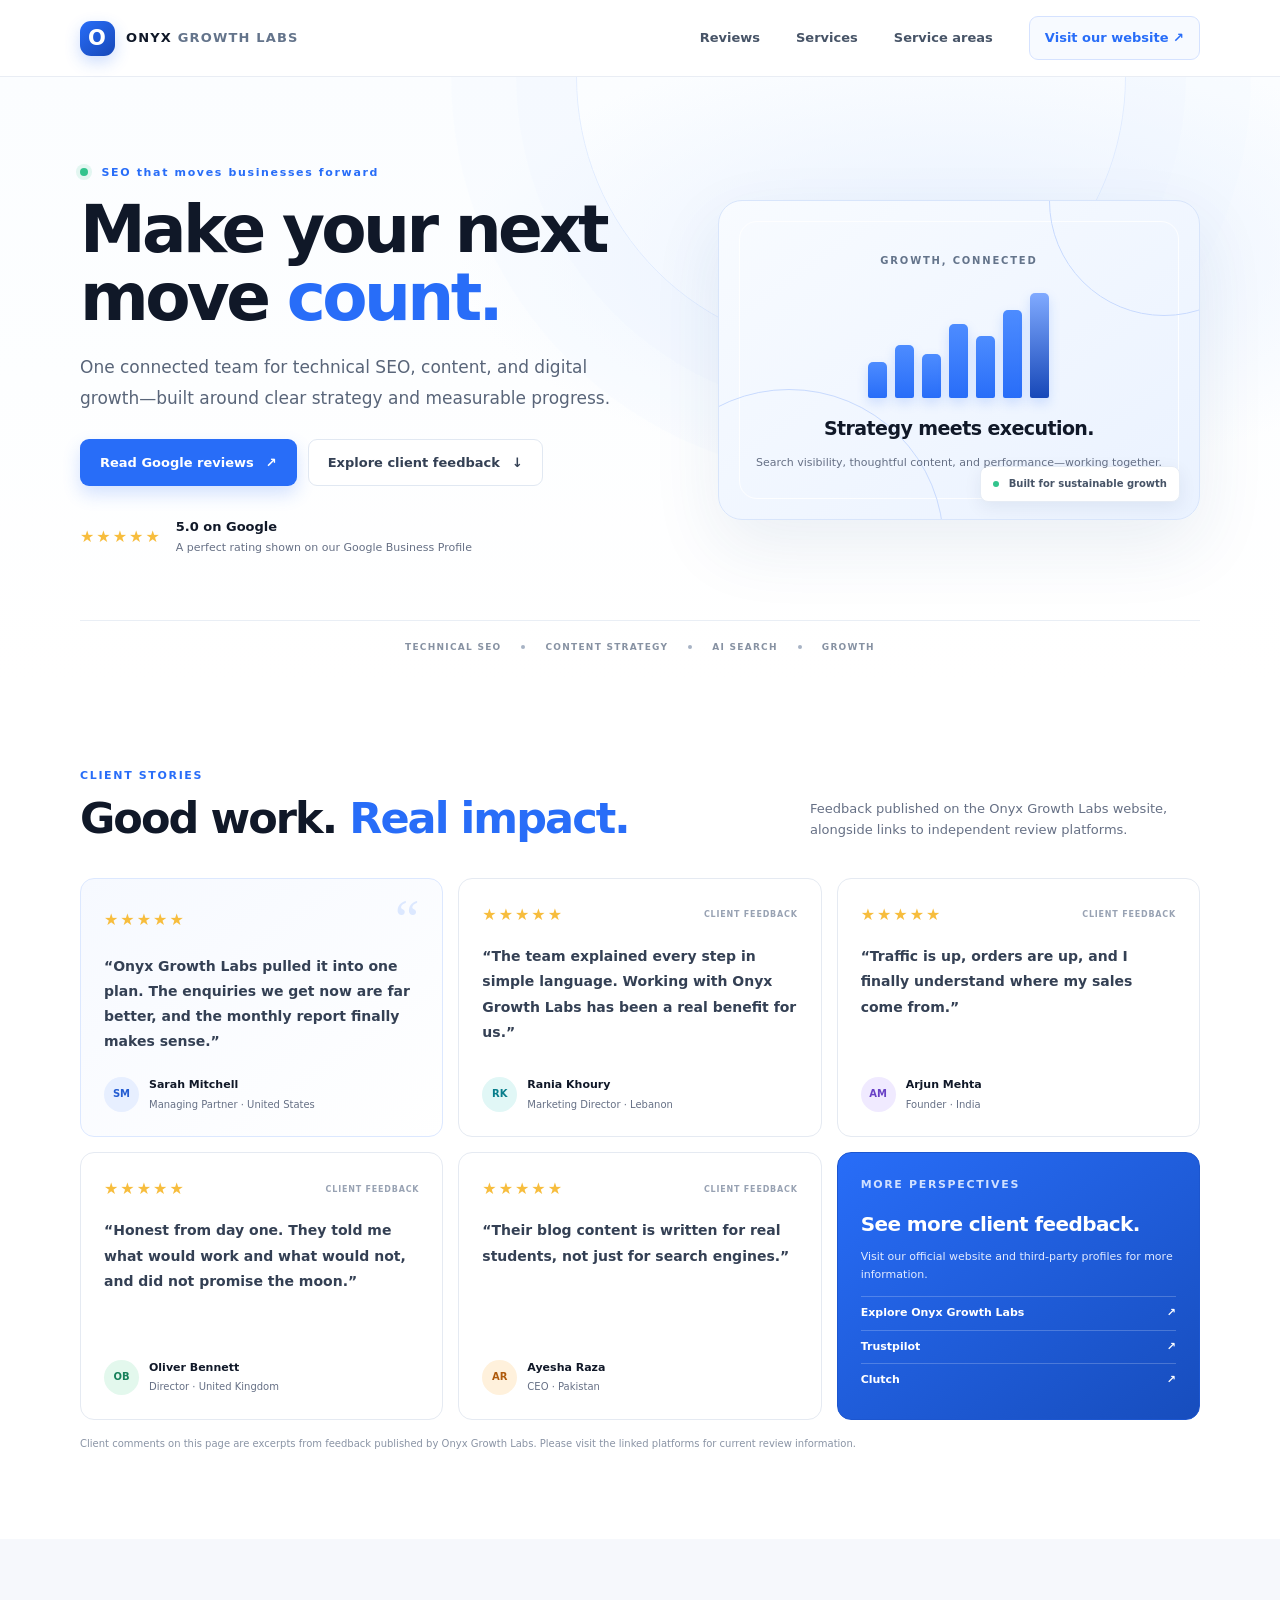
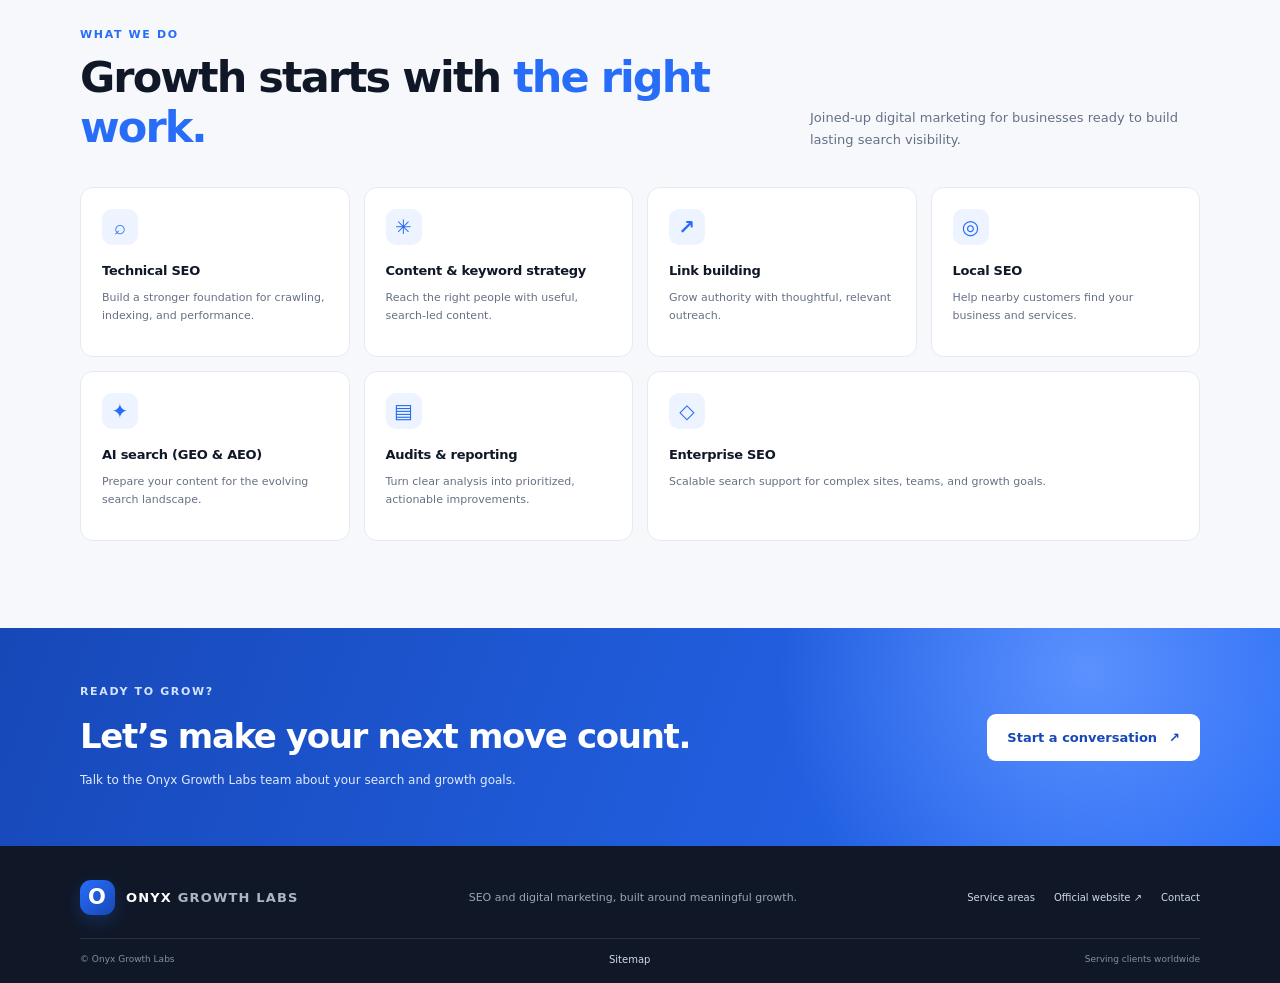
==== commit 6f9d417b: "Refresh reviews site design and add sitemap" ====
--- a/index.html
+++ b/index.html
@@ -1,174 +1,91 @@
-<!DOCTYPE html>
+<!doctype html>
 <html lang="en-GB">
 <head>
-<meta charset="UTF-8">
-<meta name="viewport" content="width=device-width, initial-scale=1.0">
-<title>Onyx Growth Labs Reviews</title>
-<meta name="description" content="Onyx Growth Labs reviews: Google rating, client reviews from onyxgrowthlabs.com, services and official links for the SEO and digital marketing agency.">
-<script type="application/ld+json">
-{
-  "@context": "https://schema.org",
-  "@type": "ProfessionalService",
-  "name": "Onyx Growth Labs",
-  "url": "https://onyxgrowthlabs.com/",
-  "email": "contact@onyxgrowthlabs.com",
-  "telephone": "+92 323 4895452",
-  "aggregateRating": {
-    "@type": "AggregateRating",
-    "ratingValue": "5.0",
-    "reviewCount": "16"
-  },
-  "review": [
-    {"@type": "Review", "author": {"@type": "Person", "name": "Sarah Mitchell"}, "reviewRating": {"@type": "Rating", "ratingValue": "5"}, "reviewBody": "We were paying three different people for SEO, content, and ads and none of them talked to each other. Onyx Growth Labs pulled it into one plan. The enquiries we get now are far better, and the monthly report finally makes sense."},
-    {"@type": "Review", "author": {"@type": "Person", "name": "Rania Khoury"}, "reviewRating": {"@type": "Rating", "ratingValue": "5"}, "reviewBody": "Our clinic now shows up when people nearby search for a dentist, and the phone rings more often. The team explained every step in simple language. Working with Onyx Growth Labs has been a real benefit for us."},
-    {"@type": "Review", "author": {"@type": "Person", "name": "Arjun Mehta"}, "reviewRating": {"@type": "Rating", "ratingValue": "5"}, "reviewBody": "They fixed the technical problems that were holding our store back and rebuilt our category pages. Traffic is up, orders are up, and I finally understand where my sales come from. Very happy with Onyx Growth Labs."},
-    {"@type": "Review", "author": {"@type": "Person", "name": "Oliver Bennett"}, "reviewRating": {"@type": "Rating", "ratingValue": "5"}, "reviewBody": "Honest from day one. They told me what would work and what would not, and did not promise the moon. Six months in, we are getting steady quote requests from Google that we never had before."},
-    {"@type": "Review", "author": {"@type": "Person", "name": "Ayesha Raza"}, "reviewRating": {"@type": "Rating", "ratingValue": "5"}, "reviewBody": "Their blog content is written for real students, not just for search engines. Our course pages started ranking and sign-ups grew month after month. The pricing is fair for a growing business like ours."},
-    {"@type": "Review", "author": {"@type": "Person", "name": "Fatima Al Mansoori"}, "reviewRating": {"@type": "Rating", "ratingValue": "5"}, "reviewBody": "We asked for help with AI search as well as Google, and Onyx Growth Labs delivered. Our services are now mentioned in AI answers and patient bookings from the website have improved noticeably."},
-    {"@type": "Review", "author": {"@type": "Person", "name": "Lucas Schmidt"}, "reviewRating": {"@type": "Rating", "ratingValue": "5"}, "reviewBody": "As an agency owner I needed a partner I could trust with client work. The reports are clean, deadlines are met, and my clients are happy. It has taken a lot of pressure off my own team."},
-    {"@type": "Review", "author": {"@type": "Person", "name": "Chloe Tremblay"}, "reviewRating": {"@type": "Rating", "ratingValue": "5"}, "reviewBody": "Our job listings were hard to find on Google. After the technical clean-up and new landing pages, more candidates and employers are finding us, and they reply to every message within a day."},
-    {"@type": "Review", "author": {"@type": "Person", "name": "Emma Wilson"}, "reviewRating": {"@type": "Rating", "ratingValue": "5"}, "reviewBody": "Social media, our website, and Google Maps are finally working together. New members mention finding us online all the time. Friendly team, clear reporting, and no jargon."},
-    {"@type": "Review", "author": {"@type": "Person", "name": "Marcus Vance"}, "reviewRating": {"@type": "Rating", "ratingValue": "5"}, "reviewBody": "Most agencies send over automated 60-page PDF audits and call it a day. Onyx Growth Labs actually dug straight into our technical debt. Within three weeks, they resolved critical rendering bottlenecks and canonicalization errors our dev team missed. More importantly, their GEO strategy got our service pages cited in AI search summaries across Perplexity and Gemini. Hard numbers, clear weekly communication, zero fluff."},
-    {"@type": "Review", "author": {"@type": "Person", "name": "Sophie Lemaire"}, "reviewRating": {"@type": "Rating", "ratingValue": "5"}, "reviewBody": "Our organic traffic took a massive hit during a core algorithm rollout, and we couldn’t pinpoint the issue internally. We brought in Onyx for a complete audit and structural overhaul. They re-architected our internal link clusters, optimized our product schema, and trimmed dead pages. Four months in, our non-brand search revenue is up 42% year-over-year."},
-    {"@type": "Review", "author": {"@type": "Person", "name": "Tariq Mehmood"}, "reviewRating": {"@type": "Rating", "ratingValue": "5"}, "reviewBody": "Finding a team that understands Answer Engine Optimization (AEO) alongside legacy technical SEO is rare. Onyx Growth Labs completely restructured our documentation and knowledge base into structured entities. We saw an immediate jump in featured snippets and direct AI answer placements for our high-intent search terms."},
-    {"@type": "Review", "author": {"@type": "Person", "name": "Daniel Craighead"}, "reviewRating": {"@type": "Rating", "ratingValue": "5"}, "reviewBody": "Professional, transparent, and ruthlessly data-driven. What stood out most was their off-page approach: genuine manual outreach on high-authority, relevant publications, not cheap link farms or spam networks that risk penalties. Our domain rating and primary target rankings have climbed steadily over the last two quarters."},
-    {"@type": "Review", "author": {"@type": "Person", "name": "Elena Rostova"}, "reviewRating": {"@type": "Rating", "ratingValue": "5"}, "reviewBody": "Core Web Vitals were dragging our conversion rates down and hurting mobile indexation. The technical audit from Onyx Growth Labs was actionable from day one—our developers had clear, prioritized tickets with exact guidance rather than vague advice. Our mobile performance score jumped from 48 to 94, and bounce rates dropped noticeably."},
-    {"@type": "Review", "author": {"@type": "Person", "name": "Kevin Patel"}, "reviewRating": {"@type": "Rating", "ratingValue": "5"}, "reviewBody": "Onyx handled our local search optimization and multi-location map rankings. They sorted out consistent business citations, rebuilt our localized landing pages, and implemented local schema properly. In less than 90 days, inbound customer calls and booking inquiries from local search nearly doubled."},
-    {"@type": "Review", "author": {"@type": "Person", "name": "Rachel Nguyen"}, "reviewRating": {"@type": "Rating", "ratingValue": "5"}, "reviewBody": "If you are concerned about AI Overviews and conversational engines eating into your organic traffic, work with Onyx Growth Labs. They built out an entity-first topical map that protected our informational traffic and made our site the primary quoted source in our niche. Pragmatic, responsive, and genuinely ahead of the curve."}
-  ]
-}
-</script>
-<style>
-body{font-family:Arial,Helvetica,sans-serif;margin:0;background:#0f1115;color:#e8eaed}
-.wrap{max-width:820px;margin:0 auto;padding:40px 20px}
-h1{font-size:32px;margin:0 0 6px}
-.sub{color:#9aa0a6;margin:0 0 28px}
-.card{background:#171a21;border:1px solid #262b36;border-radius:12px;padding:24px;margin-bottom:20px}
-.stars{font-size:22px;color:#fbbc04;letter-spacing:3px}
-.rating{font-size:20px;margin:8px 0 4px}
-.small{color:#9aa0a6;font-size:14px}
-.btn{display:inline-block;background:#fbbc04;color:#111;padding:12px 20px;border-radius:8px;text-decoration:none;font-weight:bold;margin:6px 8px 6px 0}
-.btn.alt{background:#262b36;color:#e8eaed;border:1px solid #3c4353}
-.review{border-bottom:1px solid #262b36;padding:14px 0}
-.review:last-child{border-bottom:none}
-.who{color:#9aa0a6;font-size:14px;margin-top:6px}
-ul{line-height:1.9;padding-left:20px}
-a{color:#8ab4f8}
-footer{color:#9aa0a6;font-size:13px;margin-top:30px}
-</style>
+  <meta charset="utf-8">
+  <meta name="viewport" content="width=device-width, initial-scale=1">
+  <meta name="theme-color" content="#101828">
+  <title>Onyx Growth Labs Reviews | SEO &amp; Digital Marketing</title>
+  <meta name="description" content="Explore client feedback, Google reviews, SEO services and service areas for Onyx Growth Labs.">
+  <link rel="canonical" href="https://onyxgrowthlabs.github.io/onyx-growth-labs-reviews/">
+  <link rel="stylesheet" href="styles.css">
+  <link rel="sitemap" type="application/xml" href="sitemap.xml">
+  <meta property="og:title" content="Onyx Growth Labs Reviews">
+  <meta property="og:description" content="Client feedback and SEO services from Onyx Growth Labs.">
+  <meta property="og:type" content="website">
 </head>
 <body>
-<div class="wrap">
-<h1>Onyx Growth Labs Reviews</h1>
-<p class="sub">SEO and digital marketing agency</p>
+  <a class="skip-link" href="#main">Skip to content</a>
+  <header class="site-header">
+    <div class="container nav-wrap">
+      <a class="brand" href="./" aria-label="Onyx Growth Labs Reviews home"><span class="brand-mark" aria-hidden="true">O</span><span>ONYX <span class="brand-light">GROWTH LABS</span></span></a>
+      <nav aria-label="Main navigation">
+        <a href="#reviews">Reviews</a>
+        <a href="#services">Services</a>
+        <a href="service-area.html">Service areas</a>
+        <a class="nav-cta" href="https://onyxgrowthlabs.com/">Visit our website <span aria-hidden="true">↗</span></a>
+      </nav>
+    </div>
+  </header>
+  <main id="main">
+    <section class="hero">
+      <div class="hero-glow" aria-hidden="true"></div>
+      <div class="container hero-grid">
+        <div class="hero-copy">
+          <p class="eyebrow"><span class="pulse-dot" aria-hidden="true"></span> SEO that moves businesses forward</p>
+          <h1>Make your next move <span>count.</span></h1>
+          <p class="hero-text">One connected team for technical SEO, content, and digital growth—built around clear strategy and measurable progress.</p>
+          <div class="hero-actions">
+            <a class="button button-primary" href="https://www.google.com/maps/place/Onyx+Growth+Labs/@14.1576412,-17.4643322,3z/data=!3m1!4b1!4m6!3m5!1s0x2f313049ecee4075:0xf39979a9730ea04a!8m2!3d14.1576412!4d-17.4643322!16s%2Fg%2F11zh6tvq8g?entry=ttu">Read Google reviews <span aria-hidden="true">↗</span></a>
+            <a class="button button-quiet" href="#reviews">Explore client feedback <span aria-hidden="true">↓</span></a>
+          </div>
+          <div class="trust-line"><span class="stars" aria-label="5 out of 5 stars">★★★★★</span><span><strong>5.0 on Google</strong><br><span class="muted">A perfect rating shown on our Google Business Profile</span></span></div>
+        </div>
+        <aside class="hero-card" aria-label="Onyx Growth Labs at a glance">
+          <div class="card-orbit orbit-one"></div><div class="card-orbit orbit-two"></div>
+          <div class="hero-card-content">
+            <span class="card-label">GROWTH, CONNECTED</span>
+            <div class="growth-symbol" aria-hidden="true"><span></span><span></span><span></span><span></span><span></span><span></span><span></span></div>
+            <p>Strategy meets execution.</p>
+            <small>Search visibility, thoughtful content, and performance—working together.</small>
+          </div>
+          <div class="floating-tag"><span class="tag-dot"></span> Built for sustainable growth</div>
+        </aside>
+      </div>
+      <div class="container hero-bottom"><span>TECHNICAL SEO</span><i></i><span>CONTENT STRATEGY</span><i></i><span>AI SEARCH</span><i></i><span>GROWTH</span></div>
+    </section>
 
-<div class="card">
-<div class="stars">&#9733;&#9733;&#9733;&#9733;&#9733;</div>
-<p class="rating"><strong>5.0 rating on Google</strong></p>
-<p class="small">Onyx Growth Labs is rated 5.0 on its Google Business Profile.</p>
-<h2>Google Review</h2>
-<a class="btn" href="https://www.google.com/maps/place/Onyx+Growth+Labs/@14.1576412,-17.4643322,3z/data=!3m1!4b1!4m6!3m5!1s0x2f313049ecee4075:0xf39979a9730ea04a!8m2!3d14.1576412!4d-17.4643322!16s%2Fg%2F11zh6tvq8g?entry=ttu">Read Reviews on Google</a>
-<a class="btn alt" href="https://onyxgrowthlabs.com/">Visit onyxgrowthlabs.com</a>
-  <a class="btn alt" href="service-area.html">Service Areas</a>
-</div>
+    <section class="section reviews-section" id="reviews">
+      <div class="container">
+        <div class="section-heading"><div><p class="eyebrow">CLIENT STORIES</p><h2>Good work. <span>Real impact.</span></h2></div><p>Feedback published on the Onyx Growth Labs website, alongside links to independent review platforms.</p></div>
+        <div class="review-grid">
+          <article class="review-card review-featured"><div class="review-top"><span class="stars" aria-label="5 out of 5 stars">★★★★★</span><span class="quote-mark" aria-hidden="true">“</span></div><blockquote>“Onyx Growth Labs pulled it into one plan. The enquiries we get now are far better, and the monthly report finally makes sense.”</blockquote><div class="review-author"><span class="avatar">SM</span><span><strong>Sarah Mitchell</strong><small>Managing Partner · United States</small></span></div></article>
+          <article class="review-card"><div class="review-top"><span class="stars" aria-label="5 out of 5 stars">★★★★★</span><span class="review-source">CLIENT FEEDBACK</span></div><blockquote>“The team explained every step in simple language. Working with Onyx Growth Labs has been a real benefit for us.”</blockquote><div class="review-author"><span class="avatar avatar-blue">RK</span><span><strong>Rania Khoury</strong><small>Marketing Director · Lebanon</small></span></div></article>
+          <article class="review-card"><div class="review-top"><span class="stars" aria-label="5 out of 5 stars">★★★★★</span><span class="review-source">CLIENT FEEDBACK</span></div><blockquote>“Traffic is up, orders are up, and I finally understand where my sales come from.”</blockquote><div class="review-author"><span class="avatar avatar-violet">AM</span><span><strong>Arjun Mehta</strong><small>Founder · India</small></span></div></article>
+          <article class="review-card"><div class="review-top"><span class="stars" aria-label="5 out of 5 stars">★★★★★</span><span class="review-source">CLIENT FEEDBACK</span></div><blockquote>“Honest from day one. They told me what would work and what would not, and did not promise the moon.”</blockquote><div class="review-author"><span class="avatar avatar-green">OB</span><span><strong>Oliver Bennett</strong><small>Director · United Kingdom</small></span></div></article>
+          <article class="review-card"><div class="review-top"><span class="stars" aria-label="5 out of 5 stars">★★★★★</span><span class="review-source">CLIENT FEEDBACK</span></div><blockquote>“Their blog content is written for real students, not just for search engines.”</blockquote><div class="review-author"><span class="avatar avatar-orange">AR</span><span><strong>Ayesha Raza</strong><small>CEO · Pakistan</small></span></div></article>
+          <article class="review-card review-cta"><p class="eyebrow">MORE PERSPECTIVES</p><h3>See more client feedback.</h3><p>Visit our official website and third-party profiles for more information.</p><a class="text-link" href="https://onyxgrowthlabs.com/">Explore Onyx Growth Labs <span aria-hidden="true">↗</span></a><a class="text-link" href="https://www.trustpilot.com/review/onyxgrowthlabs.com">Trustpilot <span aria-hidden="true">↗</span></a><a class="text-link" href="https://clutch.co/profile/onyx-growth-labs">Clutch <span aria-hidden="true">↗</span></a></article>
+        </div>
+        <p class="disclaimer">Client comments on this page are excerpts from feedback published by Onyx Growth Labs. Please visit the linked platforms for current review information.</p>
+      </div>
+    </section>
 
-<div class="card">
-<h2>Client Reviews</h2>
-<p class="small">As published on the Onyx Growth Labs website, onyxgrowthlabs.com.</p>
+    <section class="section services-section" id="services">
+      <div class="container">
+        <div class="section-heading"><div><p class="eyebrow">WHAT WE DO</p><h2>Growth starts with <span>the right work.</span></h2></div><p>Joined-up digital marketing for businesses ready to build lasting search visibility.</p></div>
+        <div class="service-grid">
+          <article class="service-card"><span class="service-icon">⌕</span><h3>Technical SEO</h3><p>Build a stronger foundation for crawling, indexing, and performance.</p></article>
+          <article class="service-card"><span class="service-icon">✳</span><h3>Content &amp; keyword strategy</h3><p>Reach the right people with useful, search-led content.</p></article>
+          <article class="service-card"><span class="service-icon">↗</span><h3>Link building</h3><p>Grow authority with thoughtful, relevant outreach.</p></article>
+          <article class="service-card"><span class="service-icon">◎</span><h3>Local SEO</h3><p>Help nearby customers find your business and services.</p></article>
+          <article class="service-card"><span class="service-icon">✦</span><h3>AI search (GEO &amp; AEO)</h3><p>Prepare your content for the evolving search landscape.</p></article>
+          <article class="service-card"><span class="service-icon">▤</span><h3>Audits &amp; reporting</h3><p>Turn clear analysis into prioritized, actionable improvements.</p></article>
+          <article class="service-card service-card-wide"><span class="service-icon">◇</span><h3>Enterprise SEO</h3><p>Scalable search support for complex sites, teams, and growth goals.</p></article>
+        </div>
+      </div>
+    </section>
 
-<div class="review"><div class="stars">&#9733;&#9733;&#9733;&#9733;&#9733;</div>
-<p>"We were paying three different people for SEO, content, and ads and none of them talked to each other. Onyx Growth Labs pulled it into one plan. The enquiries we get now are far better, and the monthly report finally makes sense."</p>
-<p class="who"><strong>Sarah Mitchell</strong> - Managing Partner, Mitchell &amp; Reid Law, United States</p></div>
-
-<div class="review"><div class="stars">&#9733;&#9733;&#9733;&#9733;&#9733;</div>
-<p>"Our clinic now shows up when people nearby search for a dentist, and the phone rings more often. The team explained every step in simple language. Working with Onyx Growth Labs has been a real benefit for us."</p>
-<p class="who"><strong>Rania Khoury</strong> - Marketing Director, Cedar Smile Dental, Lebanon</p></div>
-
-<div class="review"><div class="stars">&#9733;&#9733;&#9733;&#9733;&#9733;</div>
-<p>"They fixed the technical problems that were holding our store back and rebuilt our category pages. Traffic is up, orders are up, and I finally understand where my sales come from. Very happy with Onyx Growth Labs."</p>
-<p class="who"><strong>Arjun Mehta</strong> - Founder, Mehta Home Store, India</p></div>
-
-<div class="review"><div class="stars">&#9733;&#9733;&#9733;&#9733;&#9733;</div>
-<p>"Honest from day one. They told me what would work and what would not, and did not promise the moon. Six months in, we are getting steady quote requests from Google that we never had before."</p>
-<p class="who"><strong>Oliver Bennett</strong> - Director, Bennett Roofing &amp; Repairs, United Kingdom</p></div>
-
-<div class="review"><div class="stars">&#9733;&#9733;&#9733;&#9733;&#9733;</div>
-<p>"Their blog content is written for real students, not just for search engines. Our course pages started ranking and sign-ups grew month after month. The pricing is fair for a growing business like ours."</p>
-<p class="who"><strong>Ayesha Raza</strong> - CEO, BrightPath Learning, Pakistan</p></div>
-
-<div class="review"><div class="stars">&#9733;&#9733;&#9733;&#9733;&#9733;</div>
-<p>"We asked for help with AI search as well as Google, and Onyx Growth Labs delivered. Our services are now mentioned in AI answers and patient bookings from the website have improved noticeably."</p>
-<p class="who"><strong>Fatima Al Mansoori</strong> - Head of Digital, Al Noor Healthcare, United Arab Emirates</p></div>
-
-<div class="review"><div class="stars">&#9733;&#9733;&#9733;&#9733;&#9733;</div>
-<p>"As an agency owner I needed a partner I could trust with client work. The reports are clean, deadlines are met, and my clients are happy. It has taken a lot of pressure off my own team."</p>
-<p class="who"><strong>Lucas Schmidt</strong> - Founder, Schmidt Digital Agency, Germany</p></div>
-
-<div class="review"><div class="stars">&#9733;&#9733;&#9733;&#9733;&#9733;</div>
-<p>"Our job listings were hard to find on Google. After the technical clean-up and new landing pages, more candidates and employers are finding us, and they reply to every message within a day."</p>
-<p class="who"><strong>Chloe Tremblay</strong> - Co-founder, Maple Jobs Portal, Canada</p></div>
-
-<div class="review"><div class="stars">&#9733;&#9733;&#9733;&#9733;&#9733;</div>
-<p>"Social media, our website, and Google Maps are finally working together. New members mention finding us online all the time. Friendly team, clear reporting, and no jargon."</p>
-<p class="who"><strong>Emma Wilson</strong> - Owner, Sunrise Yoga Studio, Australia</p></div>
-</div>
-
-<div class="card">
-<h2>More Client Reviews</h2>
-
-<div class="review"><div class="stars">&#9733;&#9733;&#9733;&#9733;&#9733;</div>
-<p>"Most agencies send over automated 60-page PDF audits and call it a day. Onyx Growth Labs actually dug straight into our technical debt. Within three weeks, they resolved critical rendering bottlenecks and canonicalization errors our dev team missed. More importantly, their GEO strategy got our service pages cited in AI search summaries across Perplexity and Gemini. Hard numbers, clear weekly communication, zero fluff."</p>
-<p class="who"><strong>Marcus Vance</strong> - Austin, TX</p></div>
-
-<div class="review"><div class="stars">&#9733;&#9733;&#9733;&#9733;&#9733;</div>
-<p>"Our organic traffic took a massive hit during a core algorithm rollout, and we couldn’t pinpoint the issue internally. We brought in Onyx for a complete audit and structural overhaul. They re-architected our internal link clusters, optimized our product schema, and trimmed dead pages. Four months in, our non-brand search revenue is up 42% year-over-year."</p>
-<p class="who"><strong>Sophie Lemaire</strong> - Melbourne, Australia</p></div>
-
-<div class="review"><div class="stars">&#9733;&#9733;&#9733;&#9733;&#9733;</div>
-<p>"Finding a team that understands Answer Engine Optimization (AEO) alongside legacy technical SEO is rare. Onyx Growth Labs completely restructured our documentation and knowledge base into structured entities. We saw an immediate jump in featured snippets and direct AI answer placements for our high-intent search terms."</p>
-<p class="who"><strong>Tariq Mehmood</strong> - Dubai, UAE</p></div>
-
-<div class="review"><div class="stars">&#9733;&#9733;&#9733;&#9733;&#9733;</div>
-<p>"Professional, transparent, and ruthlessly data-driven. What stood out most was their off-page approach: genuine manual outreach on high-authority, relevant publications, not cheap link farms or spam networks that risk penalties. Our domain rating and primary target rankings have climbed steadily over the last two quarters."</p>
-<p class="who"><strong>Daniel Craighead</strong> - Chicago, IL</p></div>
-
-<div class="review"><div class="stars">&#9733;&#9733;&#9733;&#9733;&#9733;</div>
-<p>"Core Web Vitals were dragging our conversion rates down and hurting mobile indexation. The technical audit from Onyx Growth Labs was actionable from day one—our developers had clear, prioritized tickets with exact guidance rather than vague advice. Our mobile performance score jumped from 48 to 94, and bounce rates dropped noticeably."</p>
-<p class="who"><strong>Elena Rostova</strong> - London, UK</p></div>
-
-<div class="review"><div class="stars">&#9733;&#9733;&#9733;&#9733;&#9733;</div>
-<p>"Onyx handled our local search optimization and multi-location map rankings. They sorted out consistent business citations, rebuilt our localized landing pages, and implemented local schema properly. In less than 90 days, inbound customer calls and booking inquiries from local search nearly doubled."</p>
-<p class="who"><strong>Kevin Patel</strong> - Toronto, Canada</p></div>
-
-<div class="review"><div class="stars">&#9733;&#9733;&#9733;&#9733;&#9733;</div>
-<p>"If you are concerned about AI Overviews and conversational engines eating into your organic traffic, work with Onyx Growth Labs. They built out an entity-first topical map that protected our informational traffic and made our site the primary quoted source in our niche. Pragmatic, responsive, and genuinely ahead of the curve."</p>
-<p class="who"><strong>Rachel Nguyen</strong> - San Francisco, CA</p></div>
-</div>
-
-<div class="card">
-<h2>About Onyx Growth Labs</h2>
-<p>Onyx Growth Labs is a data-driven SEO and digital marketing agency working with clients in Pakistan, the UK, the US, the UAE, Saudi Arabia, India, Lebanon and Australia. One team handles technical SEO, content and links together, with monthly reporting tied to enquiries.</p>
-<h2>Services</h2>
-<ul>
-<li>Technical SEO</li>
-<li>Content and Keyword Strategy</li>
-<li>Link Building</li>
-<li>Local SEO</li>
-<li>AI Search (GEO and AEO)</li>
-<li>SEO Audits and Reporting</li>
-<li>Enterprise SEO</li>
-</ul>
-<p class="small">Also find Onyx Growth Labs on <a href="https://www.trustpilot.com/review/onyxgrowthlabs.com">Trustpilot</a> and <a href="https://clutch.co/profile/onyx-growth-labs">Clutch</a>.</p>
-</div>
-
-<div class="card">
-<h2>Contact</h2>
-<p>Website: <a href="https://onyxgrowthlabs.com/">onyxgrowthlabs.com</a><br>
-Email: <a href="mailto:contact@onyxgrowthlabs.com">contact@onyxgrowthlabs.com</a><br>
-Phone: +92 323 4895452</p>
-</div>
-
-<footer>Onyx Growth Labs · <a href="service-area.html">Service Areas</a></footer>
-</div>
+    <section class="cta-section"><div class="container cta-inner"><div><p class="eyebrow">READY TO GROW?</p><h2>Let’s make your next move count.</h2><p>Talk to the Onyx Growth Labs team about your search and growth goals.</p></div><a class="button button-white" href="mailto:contact@onyxgrowthlabs.com">Start a conversation <span aria-hidden="true">↗</span></a></div></section>
+  </main>
+  <footer class="site-footer"><div class="container footer-main"><a class="brand footer-brand" href="./"><span class="brand-mark" aria-hidden="true">O</span><span>ONYX <span class="brand-light">GROWTH LABS</span></span></a><p>SEO and digital marketing, built around meaningful growth.</p><div class="footer-links"><a href="service-area.html">Service areas</a><a href="https://onyxgrowthlabs.com/">Official website ↗</a><a href="mailto:contact@onyxgrowthlabs.com">Contact</a></div></div><div class="container footer-bottom"><span>© Onyx Growth Labs</span><a href="sitemap.xml">Sitemap</a><span>Serving clients worldwide</span></div></footer>
 </body>
 </html>
--- a/styles.css
+++ b/styles.css
@@ -0,0 +1,102 @@
+:root {
+  color-scheme: light;
+  --ink: #101828;
+  --muted: #667085;
+  --blue: #286df8;
+  --blue-deep: #1554d1;
+  --pale: #f3f7ff;
+  --line: #e5eaf2;
+  --gold: #f7bd3d;
+  font-family: Inter, ui-sans-serif, system-ui, -apple-system, BlinkMacSystemFont, "Segoe UI", sans-serif;
+  font-synthesis: none;
+  text-rendering: optimizeLegibility;
+}
+* { box-sizing: border-box; }
+html { scroll-behavior: smooth; scroll-padding-top: 90px; }
+body { margin: 0; color: var(--ink); background: #fff; line-height: 1.65; }
+a { color: inherit; }
+.container { width: min(1120px, calc(100% - 48px)); margin-inline: auto; }
+.skip-link { position: absolute; z-index: 20; left: 16px; top: -60px; padding: 10px 16px; border-radius: 8px; background: var(--blue); color: white; }
+.skip-link:focus { top: 12px; }
+.site-header { position: sticky; z-index: 10; top: 0; border-bottom: 1px solid rgba(229,234,242,.85); background: rgba(255,255,255,.92); backdrop-filter: blur(16px); }
+.nav-wrap { min-height: 76px; display: flex; align-items: center; justify-content: space-between; gap: 30px; }
+.brand { display: inline-flex; align-items: center; gap: 11px; color: var(--ink); text-decoration: none; font-size: 13px; font-weight: 850; letter-spacing: .09em; white-space: nowrap; }
+.brand-mark { display: grid; width: 35px; height: 35px; place-items: center; border-radius: 11px; color: white; background: linear-gradient(140deg, #286df8, #1748b8); font-size: 21px; font-weight: 800; box-shadow: 0 6px 16px #286df83b; }
+.brand-light { color: #64748b; font-weight: 650; }
+nav { display: flex; align-items: center; gap: clamp(16px, 3vw, 36px); }
+nav a { color: #475467; text-decoration: none; font-size: 13px; font-weight: 650; transition: color .2s ease; }
+nav a:hover, nav a:focus-visible { color: var(--blue); }
+nav .nav-cta { padding: 10px 15px; border: 1px solid #d5e2ff; border-radius: 9px; color: var(--blue); background: #f7faff; }
+.hero { position: relative; overflow: hidden; padding: 83px 0 25px; background: radial-gradient(ellipse at 75% 30%, #e8f1ff 0, transparent 37%), linear-gradient(180deg, #fbfdff 0%, #fff 100%); }
+.hero-glow { position: absolute; width: 550px; height: 550px; top: -275px; right: 12%; border: 1px solid #d8e6ff; border-radius: 50%; opacity: .7; box-shadow: 0 0 0 60px #eaf2ff57, 0 0 0 125px #eaf2ff33; pointer-events: none; }
+.hero-grid { position: relative; display: grid; grid-template-columns: 1.08fr .92fr; align-items: center; gap: 72px; min-height: 400px; }
+.eyebrow { margin: 0 0 14px; color: var(--blue); font-size: 11px; font-weight: 800; letter-spacing: .15em; }
+.pulse-dot, .tag-dot { display: inline-block; width: 8px; height: 8px; margin-right: 8px; border-radius: 50%; background: #32c48d; box-shadow: 0 0 0 4px #32c48d20; }
+h1, h2, h3, p { margin-top: 0; }
+h1 { max-width: 590px; margin-bottom: 19px; font-size: clamp(42px, 5.2vw, 66px); line-height: 1.04; letter-spacing: -.055em; font-weight: 780; }
+h1 span, .section-heading h2 span { color: var(--blue); }
+.hero-text { max-width: 550px; margin-bottom: 26px; color: #596579; font-size: 17px; line-height: 1.8; }
+.hero-actions { display: flex; flex-wrap: wrap; gap: 11px; }
+.button { display: inline-flex; min-height: 47px; align-items: center; justify-content: center; gap: 12px; padding: 0 19px; border: 1px solid transparent; border-radius: 9px; text-decoration: none; font-size: 13px; font-weight: 750; transition: transform .2s ease, box-shadow .2s ease, background .2s ease; }
+.button:hover { transform: translateY(-2px); }
+.button-primary { color: #fff; background: var(--blue); box-shadow: 0 8px 18px #286df833; }
+.button-primary:hover { background: var(--blue-deep); box-shadow: 0 12px 24px #286df84a; }
+.button-quiet { border-color: #e1e8f2; color: #344054; background: #fff; }
+.button-quiet:hover { border-color: #b6ccff; box-shadow: 0 8px 20px #173a7510; }
+.trust-line { display: flex; align-items: center; gap: 14px; margin-top: 31px; font-size: 13px; line-height: 1.5; }
+.stars { color: var(--gold); font-size: 16px; letter-spacing: 2px; white-space: nowrap; }
+.muted { color: var(--muted); font-size: 11px; }
+.hero-card { position: relative; display: grid; min-height: 320px; place-items: center; overflow: hidden; border: 1px solid #d8e5fb; border-radius: 24px; background: linear-gradient(145deg, #f8fbff, #eaf2ff); box-shadow: 0 26px 70px #214a8917; }
+.hero-card:before { position: absolute; inset: 20px; border: 1px solid #ffffffd9; border-radius: 18px; content: ""; }
+.card-orbit { position: absolute; width: 230px; height: 230px; border: 1px solid #c8dafe; border-radius: 50%; }
+.orbit-one { top: -115px; right: -80px; }
+.orbit-two { bottom: -180px; left: -85px; width: 310px; height: 310px; }
+.hero-card-content { z-index: 1; text-align: center; }
+.card-label { color: #64748b; font-size: 10px; font-weight: 800; letter-spacing: .18em; }
+.growth-symbol { display: flex; height: 108px; align-items: end; justify-content: center; gap: 8px; margin: 18px auto 15px; }
+.growth-symbol span { width: 19px; height: 36px; border-radius: 5px 5px 2px 2px; background: linear-gradient(180deg, #4d8cff, #286df8); box-shadow: 0 5px 12px #286df82e; animation: rise .75s both; transform-origin: bottom; }
+.growth-symbol span:nth-child(2) { height: 53px; animation-delay: .08s; }.growth-symbol span:nth-child(3) { height: 44px; animation-delay: .16s; }.growth-symbol span:nth-child(4) { height: 74px; animation-delay: .24s; }.growth-symbol span:nth-child(5) { height: 62px; animation-delay: .32s; }.growth-symbol span:nth-child(6) { height: 88px; animation-delay: .4s; }.growth-symbol span:nth-child(7) { height: 105px; animation-delay: .48s; background: linear-gradient(180deg, #80aaff, #1748b8); }
+@keyframes rise { from { transform: scaleY(.15); opacity: .3; } to { transform: scaleY(1); opacity: 1; } }
+.hero-card-content p { margin-bottom: 3px; font-size: 19px; font-weight: 760; letter-spacing: -.03em; }
+.hero-card-content small { color: #667085; font-size: 11px; }
+.floating-tag { position: absolute; right: 19px; bottom: 17px; padding: 9px 12px; border: 1px solid #e6ecf5; border-radius: 8px; color: #475467; background: #fff; box-shadow: 0 5px 18px #102e5c12; font-size: 10px; font-weight: 700; }
+.tag-dot { width: 6px; height: 6px; margin-right: 6px; box-shadow: none; }
+.hero-bottom { display: flex; align-items: center; justify-content: center; gap: 20px; margin-top: 60px; padding-top: 19px; border-top: 1px solid #e9eef5; color: #8792a3; font-size: 9px; font-weight: 800; letter-spacing: .14em; }
+.hero-bottom i { width: 4px; height: 4px; border-radius: 50%; background: #a7b3c5; }
+.section { padding: 87px 0; }
+.reviews-section { background: #fff; }
+.section-heading { display: flex; align-items: end; justify-content: space-between; gap: 32px; margin-bottom: 34px; }
+.section-heading .eyebrow { margin-bottom: 9px; }
+.section-heading h2 { margin-bottom: 0; font-size: clamp(31px, 3.8vw, 43px); line-height: 1.16; letter-spacing: -.045em; }
+.section-heading > p { max-width: 390px; margin: 0 0 3px; color: var(--muted); font-size: 13px; }
+.review-grid { display: grid; grid-template-columns: repeat(3, 1fr); gap: 15px; }
+.review-card { position: relative; display: flex; min-height: 242px; flex-direction: column; padding: 23px; border: 1px solid var(--line); border-radius: 14px; background: #fff; transition: transform .23s ease, border-color .23s ease, box-shadow .23s ease; }
+.review-card:hover { transform: translateY(-5px); border-color: #c9d9fb; box-shadow: 0 16px 35px #173d7612; }
+.review-featured { background: linear-gradient(145deg, #f6f9ff, #fff); border-color: #dce8ff; }
+.review-top { display: flex; align-items: center; justify-content: space-between; }
+.quote-mark { color: #dce8ff; font-family: Georgia, serif; font-size: 55px; line-height: .65; }
+.review-source { color: #98a2b3; font-size: 8px; font-weight: 800; letter-spacing: .1em; }
+.review-card blockquote { flex: 1; margin: 16px 0 22px; color: #344054; font-size: 14px; font-weight: 550; line-height: 1.8; }
+.review-author { display: flex; align-items: center; gap: 10px; }
+.avatar { display: grid; width: 35px; height: 35px; place-items: center; border-radius: 50%; color: #245cd1; background: #e7efff; font-size: 10px; font-weight: 800; }
+.avatar-blue { color: #087e8b; background: #e1f7f6; }.avatar-violet { color: #6941c6; background: #f0eaff; }.avatar-green { color: #17815b; background: #e3f8ed; }.avatar-orange { color: #af5b0d; background: #fff1dc; }
+.review-author strong, .review-author small { display: block; }.review-author strong { font-size: 11px; }.review-author small { margin-top: 2px; color: var(--muted); font-size: 10px; }
+.review-cta { color: white; border-color: #1c56cf; background: linear-gradient(145deg, #286df8, #174dbd); }
+.review-cta .eyebrow { color: #cfe0ff; }.review-cta h3 { margin: 0 0 7px; font-size: 20px; letter-spacing: -.03em; }.review-cta p:not(.eyebrow) { margin-bottom: 12px; color: #e1eaff; font-size: 11px; }
+.text-link { display: inline-flex; justify-content: space-between; gap: 12px; padding: 7px 0; border-top: 1px solid #ffffff35; color: #fff; text-decoration: none; font-size: 11px; font-weight: 700; }.text-link:hover { color: #d4e4ff; }
+.disclaimer { margin: 16px 0 0; color: #8a94a5; font-size: 10px; }
+.services-section { background: #f6f8fc; }
+.service-grid { display: grid; grid-template-columns: repeat(4, 1fr); gap: 14px; }
+.service-card { min-height: 170px; padding: 21px; border: 1px solid #e6ebf3; border-radius: 13px; background: #fff; transition: transform .2s ease, box-shadow .2s ease, border-color .2s ease; }
+.service-card:hover { transform: translateY(-4px); border-color: #cbdcff; box-shadow: 0 13px 28px #173d760e; }
+.service-icon { display: grid; width: 36px; height: 36px; place-items: center; margin-bottom: 15px; border-radius: 10px; color: var(--blue); background: #edf3ff; font-size: 20px; font-weight: 700; }
+.service-card h3 { margin-bottom: 7px; font-size: 13px; letter-spacing: -.02em; }.service-card p { margin-bottom: 0; color: var(--muted); font-size: 11px; line-height: 1.65; }
+.service-card-wide { grid-column: span 2; }
+.cta-section { padding: 55px 0; color: white; background: radial-gradient(circle at 85% 20%, #5b91ff 0, transparent 28%), linear-gradient(110deg, #1748b8, #286df8); }
+.cta-inner { display: flex; align-items: center; justify-content: space-between; gap: 30px; }.cta-inner .eyebrow { margin-bottom: 7px; color: #d4e3ff; }.cta-inner h2 { margin: 0 0 7px; font-size: clamp(25px, 3vw, 34px); letter-spacing: -.04em; }.cta-inner p:not(.eyebrow) { margin: 0; color: #e0eaff; font-size: 12px; }
+.button-white { flex-shrink: 0; color: #1748b8; background: #fff; }.button-white:hover { background: #eef4ff; box-shadow: 0 9px 22px #102e5c30; }
+.site-footer { padding: 34px 0 14px; color: #cbd5e1; background: #101828; }.footer-main { display: flex; align-items: center; justify-content: space-between; gap: 24px; padding-bottom: 23px; }.footer-brand { color: #fff; }.footer-brand .brand-light { color: #aab6c8; }.footer-main > p { margin: 0; color: #98a5b8; font-size: 11px; }.footer-links { display: flex; gap: 19px; }.footer-links a, .footer-bottom a { color: #d0d9e7; text-decoration: none; font-size: 10px; }.footer-links a:hover, .footer-bottom a:hover { color: #8db4ff; }.footer-bottom { display: flex; justify-content: space-between; padding-top: 13px; border-top: 1px solid #ffffff1a; color: #8390a3; font-size: 9px; }
+:focus-visible { outline: 3px solid #7da7ff; outline-offset: 3px; }
+@media (max-width: 800px) { .hero-grid { gap: 35px; }.service-grid { grid-template-columns: repeat(2, 1fr); }.review-grid { grid-template-columns: repeat(2, 1fr); }.footer-main { flex-wrap: wrap; }.footer-main > p { order: 3; width: 100%; } }
+@media (max-width: 600px) { .container { width: min(100% - 34px, 1120px); }.nav-wrap { min-height: 66px; flex-wrap: wrap; gap: 0; padding-block: 12px; }.brand { font-size: 11px; }nav { width: 100%; justify-content: space-between; gap: 8px; padding-top: 10px; }nav a { font-size: 10px; }nav .nav-cta { padding: 7px 9px; }.hero { padding-top: 54px; }.hero-grid { grid-template-columns: 1fr; gap: 35px; }.hero-card { min-height: 270px; }.hero-bottom { flex-wrap: wrap; gap: 10px; margin-top: 38px; font-size: 8px; }.section { padding: 60px 0; }.section-heading { align-items: start; flex-direction: column; gap: 12px; }.review-grid { grid-template-columns: 1fr; }.review-card { min-height: 215px; }.service-grid { grid-template-columns: 1fr 1fr; gap: 10px; }.service-card { min-height: 174px; padding: 16px; }.service-card-wide { grid-column: span 2; }.cta-inner { align-items: flex-start; flex-direction: column; }.footer-main { align-items: flex-start; flex-direction: column; gap: 15px; }.footer-main > p { order: initial; }.footer-links { flex-wrap: wrap; }.footer-bottom { flex-wrap: wrap; gap: 10px; } }
+@media (prefers-reduced-motion: reduce) { *, *::before, *::after { scroll-behavior: auto !important; animation-duration: .01ms !important; animation-iteration-count: 1 !important; transition-duration: .01ms !important; } }
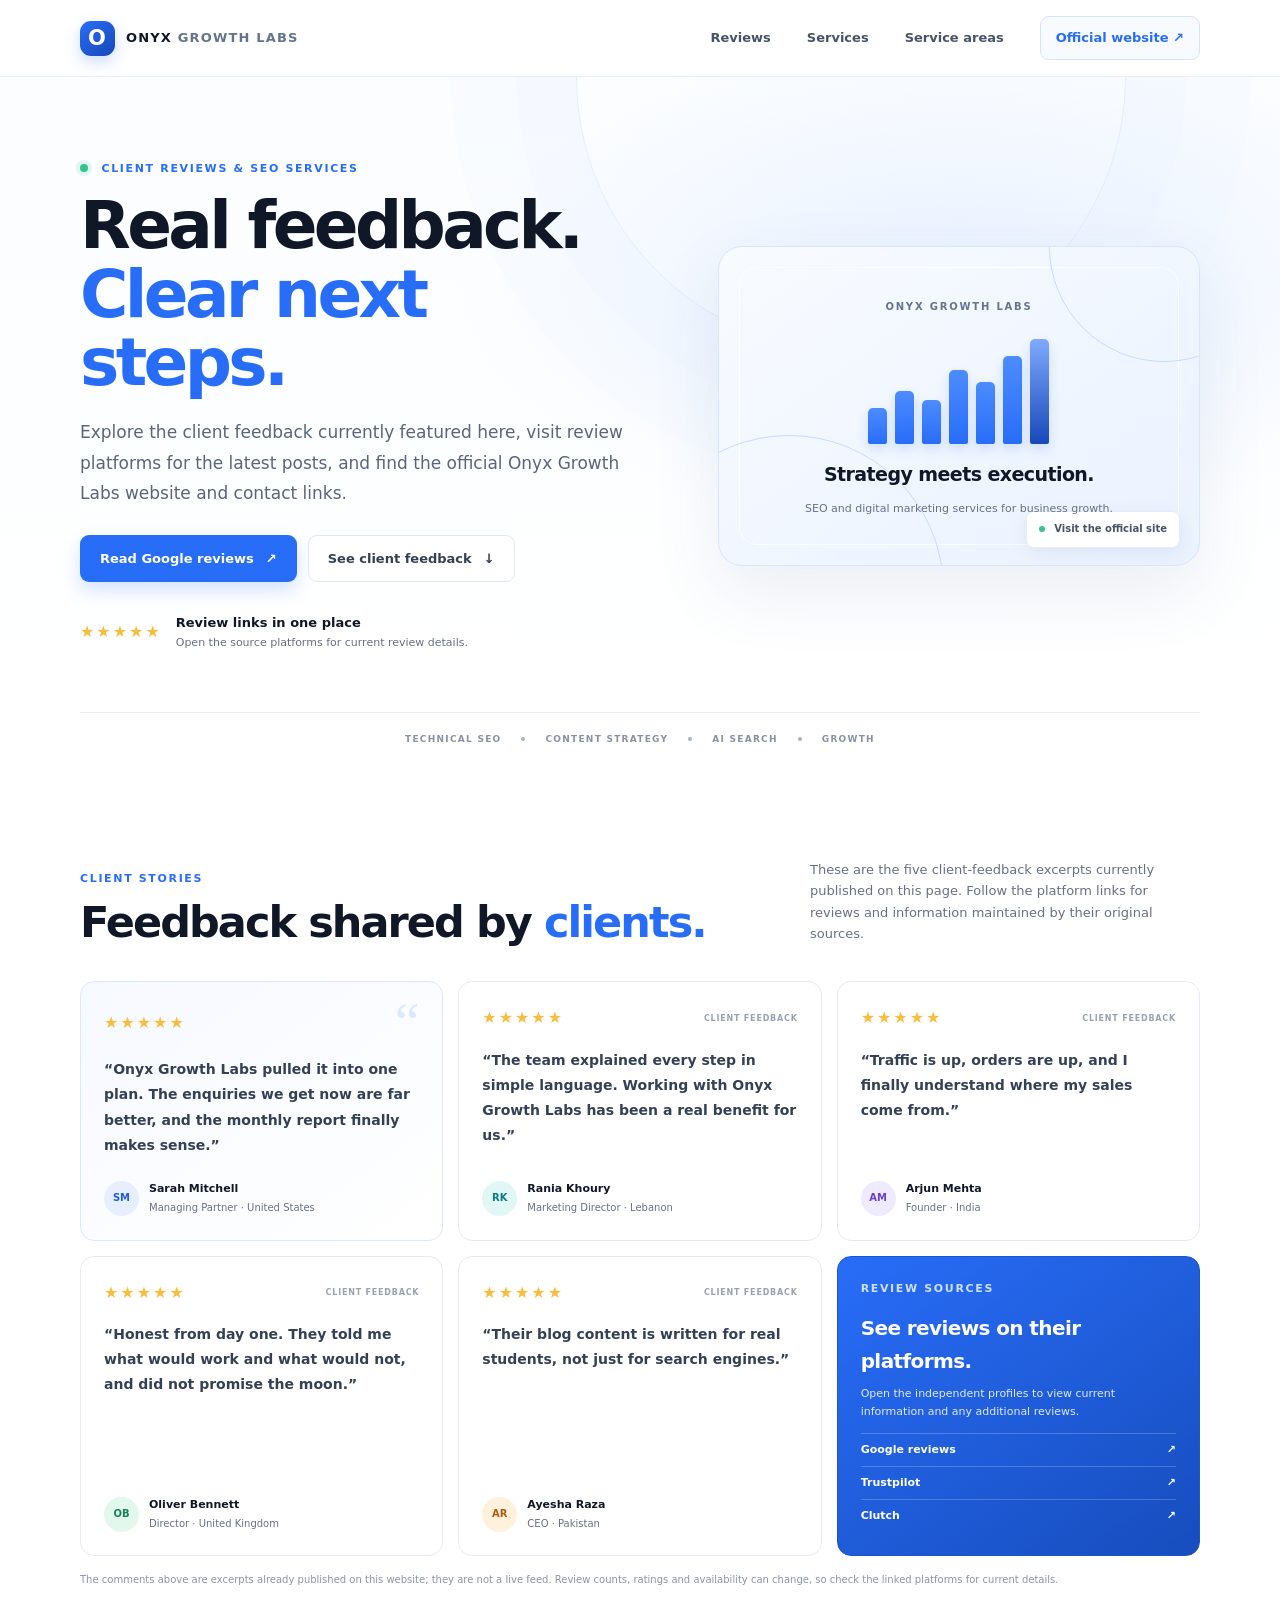
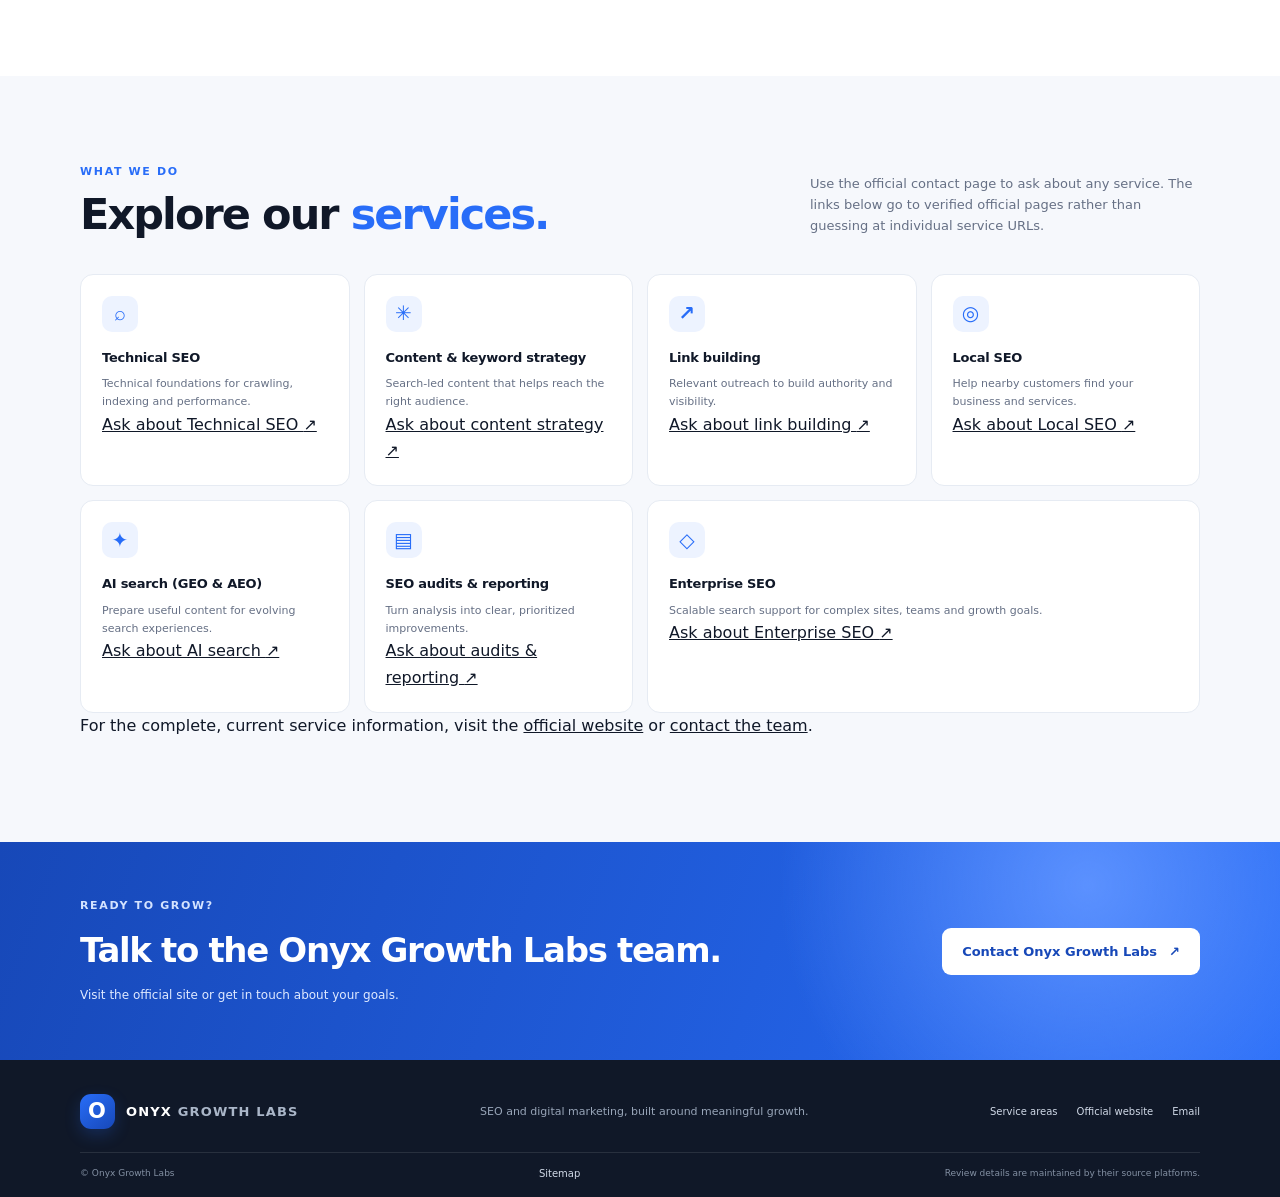
==== commit 6910f8af: "Improve reviews hub and service-area navigation" ====
--- a/index.html
+++ b/index.html
@@ -4,13 +4,13 @@
   <meta charset="utf-8">
   <meta name="viewport" content="width=device-width, initial-scale=1">
   <meta name="theme-color" content="#101828">
-  <title>Onyx Growth Labs Reviews | SEO &amp; Digital Marketing</title>
-  <meta name="description" content="Explore client feedback, Google reviews, SEO services and service areas for Onyx Growth Labs.">
+  <title>Onyx Growth Labs Reviews | Client Feedback &amp; SEO Services</title>
+  <meta name="description" content="Read client feedback for Onyx Growth Labs, visit independent review profiles, explore SEO services and find official contact links.">
   <link rel="canonical" href="https://onyxgrowthlabs.github.io/onyx-growth-labs-reviews/">
   <link rel="stylesheet" href="styles.css">
   <link rel="sitemap" type="application/xml" href="sitemap.xml">
   <meta property="og:title" content="Onyx Growth Labs Reviews">
-  <meta property="og:description" content="Client feedback and SEO services from Onyx Growth Labs.">
+  <meta property="og:description" content="Client feedback, review links and SEO services from Onyx Growth Labs.">
   <meta property="og:type" content="website">
 </head>
 <body>
@@ -22,7 +22,7 @@
         <a href="#reviews">Reviews</a>
         <a href="#services">Services</a>
         <a href="service-area.html">Service areas</a>
-        <a class="nav-cta" href="https://onyxgrowthlabs.com/">Visit our website <span aria-hidden="true">↗</span></a>
+        <a class="nav-cta" href="https://onyxgrowthlabs.com/">Official website <span aria-hidden="true">↗</span></a>
       </nav>
     </div>
   </header>
@@ -31,24 +31,24 @@
       <div class="hero-glow" aria-hidden="true"></div>
       <div class="container hero-grid">
         <div class="hero-copy">
-          <p class="eyebrow"><span class="pulse-dot" aria-hidden="true"></span> SEO that moves businesses forward</p>
-          <h1>Make your next move <span>count.</span></h1>
-          <p class="hero-text">One connected team for technical SEO, content, and digital growth—built around clear strategy and measurable progress.</p>
+          <p class="eyebrow"><span class="pulse-dot" aria-hidden="true"></span> CLIENT REVIEWS &amp; SEO SERVICES</p>
+          <h1>Real feedback. <span>Clear next steps.</span></h1>
+          <p class="hero-text">Explore the client feedback currently featured here, visit review platforms for the latest posts, and find the official Onyx Growth Labs website and contact links.</p>
           <div class="hero-actions">
-            <a class="button button-primary" href="https://www.google.com/maps/place/Onyx+Growth+Labs/@14.1576412,-17.4643322,3z/data=!3m1!4b1!4m6!3m5!1s0x2f313049ecee4075:0xf39979a9730ea04a!8m2!3d14.1576412!4d-17.4643322!16s%2Fg%2F11zh6tvq8g?entry=ttu">Read Google reviews <span aria-hidden="true">↗</span></a>
-            <a class="button button-quiet" href="#reviews">Explore client feedback <span aria-hidden="true">↓</span></a>
+            <a class="button button-primary" href="https://www.google.com/maps/search/Onyx+Growth+Labs+Abbottabad">Read Google reviews <span aria-hidden="true">↗</span></a>
+            <a class="button button-quiet" href="#reviews">See client feedback <span aria-hidden="true">↓</span></a>
           </div>
-          <div class="trust-line"><span class="stars" aria-label="5 out of 5 stars">★★★★★</span><span><strong>5.0 on Google</strong><br><span class="muted">A perfect rating shown on our Google Business Profile</span></span></div>
+          <div class="trust-line"><span class="stars" aria-label="Five stars">★★★★★</span><span><strong>Review links in one place</strong><br><span class="muted">Open the source platforms for current review details.</span></span></div>
         </div>
-        <aside class="hero-card" aria-label="Onyx Growth Labs at a glance">
+        <aside class="hero-card" aria-label="Onyx Growth Labs overview">
           <div class="card-orbit orbit-one"></div><div class="card-orbit orbit-two"></div>
           <div class="hero-card-content">
-            <span class="card-label">GROWTH, CONNECTED</span>
+            <span class="card-label">ONYX GROWTH LABS</span>
             <div class="growth-symbol" aria-hidden="true"><span></span><span></span><span></span><span></span><span></span><span></span><span></span></div>
             <p>Strategy meets execution.</p>
-            <small>Search visibility, thoughtful content, and performance—working together.</small>
+            <small>SEO and digital marketing services for business growth.</small>
           </div>
-          <div class="floating-tag"><span class="tag-dot"></span> Built for sustainable growth</div>
+          <div class="floating-tag"><span class="tag-dot"></span> Visit the official site</div>
         </aside>
       </div>
       <div class="container hero-bottom"><span>TECHNICAL SEO</span><i></i><span>CONTENT STRATEGY</span><i></i><span>AI SEARCH</span><i></i><span>GROWTH</span></div>
@@ -56,36 +56,37 @@
 
     <section class="section reviews-section" id="reviews">
       <div class="container">
-        <div class="section-heading"><div><p class="eyebrow">CLIENT STORIES</p><h2>Good work. <span>Real impact.</span></h2></div><p>Feedback published on the Onyx Growth Labs website, alongside links to independent review platforms.</p></div>
+        <div class="section-heading"><div><p class="eyebrow">CLIENT STORIES</p><h2>Feedback shared by <span>clients.</span></h2></div><p>These are the five client-feedback excerpts currently published on this page. Follow the platform links for reviews and information maintained by their original sources.</p></div>
         <div class="review-grid">
-          <article class="review-card review-featured"><div class="review-top"><span class="stars" aria-label="5 out of 5 stars">★★★★★</span><span class="quote-mark" aria-hidden="true">“</span></div><blockquote>“Onyx Growth Labs pulled it into one plan. The enquiries we get now are far better, and the monthly report finally makes sense.”</blockquote><div class="review-author"><span class="avatar">SM</span><span><strong>Sarah Mitchell</strong><small>Managing Partner · United States</small></span></div></article>
-          <article class="review-card"><div class="review-top"><span class="stars" aria-label="5 out of 5 stars">★★★★★</span><span class="review-source">CLIENT FEEDBACK</span></div><blockquote>“The team explained every step in simple language. Working with Onyx Growth Labs has been a real benefit for us.”</blockquote><div class="review-author"><span class="avatar avatar-blue">RK</span><span><strong>Rania Khoury</strong><small>Marketing Director · Lebanon</small></span></div></article>
-          <article class="review-card"><div class="review-top"><span class="stars" aria-label="5 out of 5 stars">★★★★★</span><span class="review-source">CLIENT FEEDBACK</span></div><blockquote>“Traffic is up, orders are up, and I finally understand where my sales come from.”</blockquote><div class="review-author"><span class="avatar avatar-violet">AM</span><span><strong>Arjun Mehta</strong><small>Founder · India</small></span></div></article>
-          <article class="review-card"><div class="review-top"><span class="stars" aria-label="5 out of 5 stars">★★★★★</span><span class="review-source">CLIENT FEEDBACK</span></div><blockquote>“Honest from day one. They told me what would work and what would not, and did not promise the moon.”</blockquote><div class="review-author"><span class="avatar avatar-green">OB</span><span><strong>Oliver Bennett</strong><small>Director · United Kingdom</small></span></div></article>
-          <article class="review-card"><div class="review-top"><span class="stars" aria-label="5 out of 5 stars">★★★★★</span><span class="review-source">CLIENT FEEDBACK</span></div><blockquote>“Their blog content is written for real students, not just for search engines.”</blockquote><div class="review-author"><span class="avatar avatar-orange">AR</span><span><strong>Ayesha Raza</strong><small>CEO · Pakistan</small></span></div></article>
-          <article class="review-card review-cta"><p class="eyebrow">MORE PERSPECTIVES</p><h3>See more client feedback.</h3><p>Visit our official website and third-party profiles for more information.</p><a class="text-link" href="https://onyxgrowthlabs.com/">Explore Onyx Growth Labs <span aria-hidden="true">↗</span></a><a class="text-link" href="https://www.trustpilot.com/review/onyxgrowthlabs.com">Trustpilot <span aria-hidden="true">↗</span></a><a class="text-link" href="https://clutch.co/profile/onyx-growth-labs">Clutch <span aria-hidden="true">↗</span></a></article>
+          <article class="review-card review-featured"><div class="review-top"><span class="stars" aria-label="Five stars">★★★★★</span><span class="quote-mark" aria-hidden="true">“</span></div><blockquote>“Onyx Growth Labs pulled it into one plan. The enquiries we get now are far better, and the monthly report finally makes sense.”</blockquote><div class="review-author"><span class="avatar">SM</span><span><strong>Sarah Mitchell</strong><small>Managing Partner · United States</small></span></div></article>
+          <article class="review-card"><div class="review-top"><span class="stars" aria-label="Five stars">★★★★★</span><span class="review-source">CLIENT FEEDBACK</span></div><blockquote>“The team explained every step in simple language. Working with Onyx Growth Labs has been a real benefit for us.”</blockquote><div class="review-author"><span class="avatar avatar-blue">RK</span><span><strong>Rania Khoury</strong><small>Marketing Director · Lebanon</small></span></div></article>
+          <article class="review-card"><div class="review-top"><span class="stars" aria-label="Five stars">★★★★★</span><span class="review-source">CLIENT FEEDBACK</span></div><blockquote>“Traffic is up, orders are up, and I finally understand where my sales come from.”</blockquote><div class="review-author"><span class="avatar avatar-violet">AM</span><span><strong>Arjun Mehta</strong><small>Founder · India</small></span></div></article>
+          <article class="review-card"><div class="review-top"><span class="stars" aria-label="Five stars">★★★★★</span><span class="review-source">CLIENT FEEDBACK</span></div><blockquote>“Honest from day one. They told me what would work and what would not, and did not promise the moon.”</blockquote><div class="review-author"><span class="avatar avatar-green">OB</span><span><strong>Oliver Bennett</strong><small>Director · United Kingdom</small></span></div></article>
+          <article class="review-card"><div class="review-top"><span class="stars" aria-label="Five stars">★★★★★</span><span class="review-source">CLIENT FEEDBACK</span></div><blockquote>“Their blog content is written for real students, not just for search engines.”</blockquote><div class="review-author"><span class="avatar avatar-orange">AR</span><span><strong>Ayesha Raza</strong><small>CEO · Pakistan</small></span></div></article>
+          <article class="review-card review-cta"><p class="eyebrow">REVIEW SOURCES</p><h3>See reviews on their platforms.</h3><p>Open the independent profiles to view current information and any additional reviews.</p><a class="text-link" href="https://www.google.com/maps/search/Onyx+Growth+Labs+Abbottabad" target="_blank" rel="noopener noreferrer">Google reviews <span aria-hidden="true">↗</span></a><a class="text-link" href="https://www.trustpilot.com/review/onyxgrowthlabs.com" target="_blank" rel="noopener noreferrer">Trustpilot <span aria-hidden="true">↗</span></a><a class="text-link" href="https://clutch.co/profile/onyx-growth-labs" target="_blank" rel="noopener noreferrer">Clutch <span aria-hidden="true">↗</span></a></article>
         </div>
-        <p class="disclaimer">Client comments on this page are excerpts from feedback published by Onyx Growth Labs. Please visit the linked platforms for current review information.</p>
+        <p class="disclaimer">The comments above are excerpts already published on this website; they are not a live feed. Review counts, ratings and availability can change, so check the linked platforms for current details.</p>
       </div>
     </section>
 
     <section class="section services-section" id="services">
       <div class="container">
-        <div class="section-heading"><div><p class="eyebrow">WHAT WE DO</p><h2>Growth starts with <span>the right work.</span></h2></div><p>Joined-up digital marketing for businesses ready to build lasting search visibility.</p></div>
+        <div class="section-heading"><div><p class="eyebrow">WHAT WE DO</p><h2>Explore our <span>services.</span></h2></div><p>Use the official contact page to ask about any service. The links below go to verified official pages rather than guessing at individual service URLs.</p></div>
         <div class="service-grid">
-          <article class="service-card"><span class="service-icon">⌕</span><h3>Technical SEO</h3><p>Build a stronger foundation for crawling, indexing, and performance.</p></article>
-          <article class="service-card"><span class="service-icon">✳</span><h3>Content &amp; keyword strategy</h3><p>Reach the right people with useful, search-led content.</p></article>
-          <article class="service-card"><span class="service-icon">↗</span><h3>Link building</h3><p>Grow authority with thoughtful, relevant outreach.</p></article>
-          <article class="service-card"><span class="service-icon">◎</span><h3>Local SEO</h3><p>Help nearby customers find your business and services.</p></article>
-          <article class="service-card"><span class="service-icon">✦</span><h3>AI search (GEO &amp; AEO)</h3><p>Prepare your content for the evolving search landscape.</p></article>
-          <article class="service-card"><span class="service-icon">▤</span><h3>Audits &amp; reporting</h3><p>Turn clear analysis into prioritized, actionable improvements.</p></article>
-          <article class="service-card service-card-wide"><span class="service-icon">◇</span><h3>Enterprise SEO</h3><p>Scalable search support for complex sites, teams, and growth goals.</p></article>
+          <article class="service-card"><span class="service-icon" aria-hidden="true">⌕</span><h3>Technical SEO</h3><p>Technical foundations for crawling, indexing and performance.</p><a class="service-link" href="https://onyxgrowthlabs.com/contact/">Ask about Technical SEO <span aria-hidden="true">↗</span></a></article>
+          <article class="service-card"><span class="service-icon" aria-hidden="true">✳</span><h3>Content &amp; keyword strategy</h3><p>Search-led content that helps reach the right audience.</p><a class="service-link" href="https://onyxgrowthlabs.com/contact/">Ask about content strategy <span aria-hidden="true">↗</span></a></article>
+          <article class="service-card"><span class="service-icon" aria-hidden="true">↗</span><h3>Link building</h3><p>Relevant outreach to build authority and visibility.</p><a class="service-link" href="https://onyxgrowthlabs.com/contact/">Ask about link building <span aria-hidden="true">↗</span></a></article>
+          <article class="service-card"><span class="service-icon" aria-hidden="true">◎</span><h3>Local SEO</h3><p>Help nearby customers find your business and services.</p><a class="service-link" href="https://onyxgrowthlabs.com/contact/">Ask about Local SEO <span aria-hidden="true">↗</span></a></article>
+          <article class="service-card"><span class="service-icon" aria-hidden="true">✦</span><h3>AI search (GEO &amp; AEO)</h3><p>Prepare useful content for evolving search experiences.</p><a class="service-link" href="https://onyxgrowthlabs.com/contact/">Ask about AI search <span aria-hidden="true">↗</span></a></article>
+          <article class="service-card"><span class="service-icon" aria-hidden="true">▤</span><h3>SEO audits &amp; reporting</h3><p>Turn analysis into clear, prioritized improvements.</p><a class="service-link" href="https://onyxgrowthlabs.com/contact/">Ask about audits &amp; reporting <span aria-hidden="true">↗</span></a></article>
+          <article class="service-card service-card-wide"><span class="service-icon" aria-hidden="true">◇</span><h3>Enterprise SEO</h3><p>Scalable search support for complex sites, teams and growth goals.</p><a class="service-link" href="https://onyxgrowthlabs.com/contact/">Ask about Enterprise SEO <span aria-hidden="true">↗</span></a></article>
         </div>
+        <p class="service-note">For the complete, current service information, visit the <a href="https://onyxgrowthlabs.com/">official website</a> or <a href="https://onyxgrowthlabs.com/contact/">contact the team</a>.</p>
       </div>
     </section>
 
-    <section class="cta-section"><div class="container cta-inner"><div><p class="eyebrow">READY TO GROW?</p><h2>Let’s make your next move count.</h2><p>Talk to the Onyx Growth Labs team about your search and growth goals.</p></div><a class="button button-white" href="mailto:contact@onyxgrowthlabs.com">Start a conversation <span aria-hidden="true">↗</span></a></div></section>
+    <section class="cta-section"><div class="container cta-inner"><div><p class="eyebrow">READY TO GROW?</p><h2>Talk to the Onyx Growth Labs team.</h2><p>Visit the official site or get in touch about your goals.</p></div><a class="button button-white" href="https://onyxgrowthlabs.com/contact/">Contact Onyx Growth Labs <span aria-hidden="true">↗</span></a></div></section>
   </main>
-  <footer class="site-footer"><div class="container footer-main"><a class="brand footer-brand" href="./"><span class="brand-mark" aria-hidden="true">O</span><span>ONYX <span class="brand-light">GROWTH LABS</span></span></a><p>SEO and digital marketing, built around meaningful growth.</p><div class="footer-links"><a href="service-area.html">Service areas</a><a href="https://onyxgrowthlabs.com/">Official website ↗</a><a href="mailto:contact@onyxgrowthlabs.com">Contact</a></div></div><div class="container footer-bottom"><span>© Onyx Growth Labs</span><a href="sitemap.xml">Sitemap</a><span>Serving clients worldwide</span></div></footer>
+  <footer class="site-footer"><div class="container footer-main"><a class="brand footer-brand" href="./"><span class="brand-mark" aria-hidden="true">O</span><span>ONYX <span class="brand-light">GROWTH LABS</span></span></a><p>SEO and digital marketing, built around meaningful growth.</p><div class="footer-links"><a href="service-area.html">Service areas</a><a href="https://onyxgrowthlabs.com/">Official website</a><a href="mailto:contact@onyxgrowthlabs.com">Email</a></div></div><div class="container footer-bottom"><span>© Onyx Growth Labs</span><a href="sitemap.xml">Sitemap</a><span>Review details are maintained by their source platforms.</span></div></footer>
 </body>
 </html>
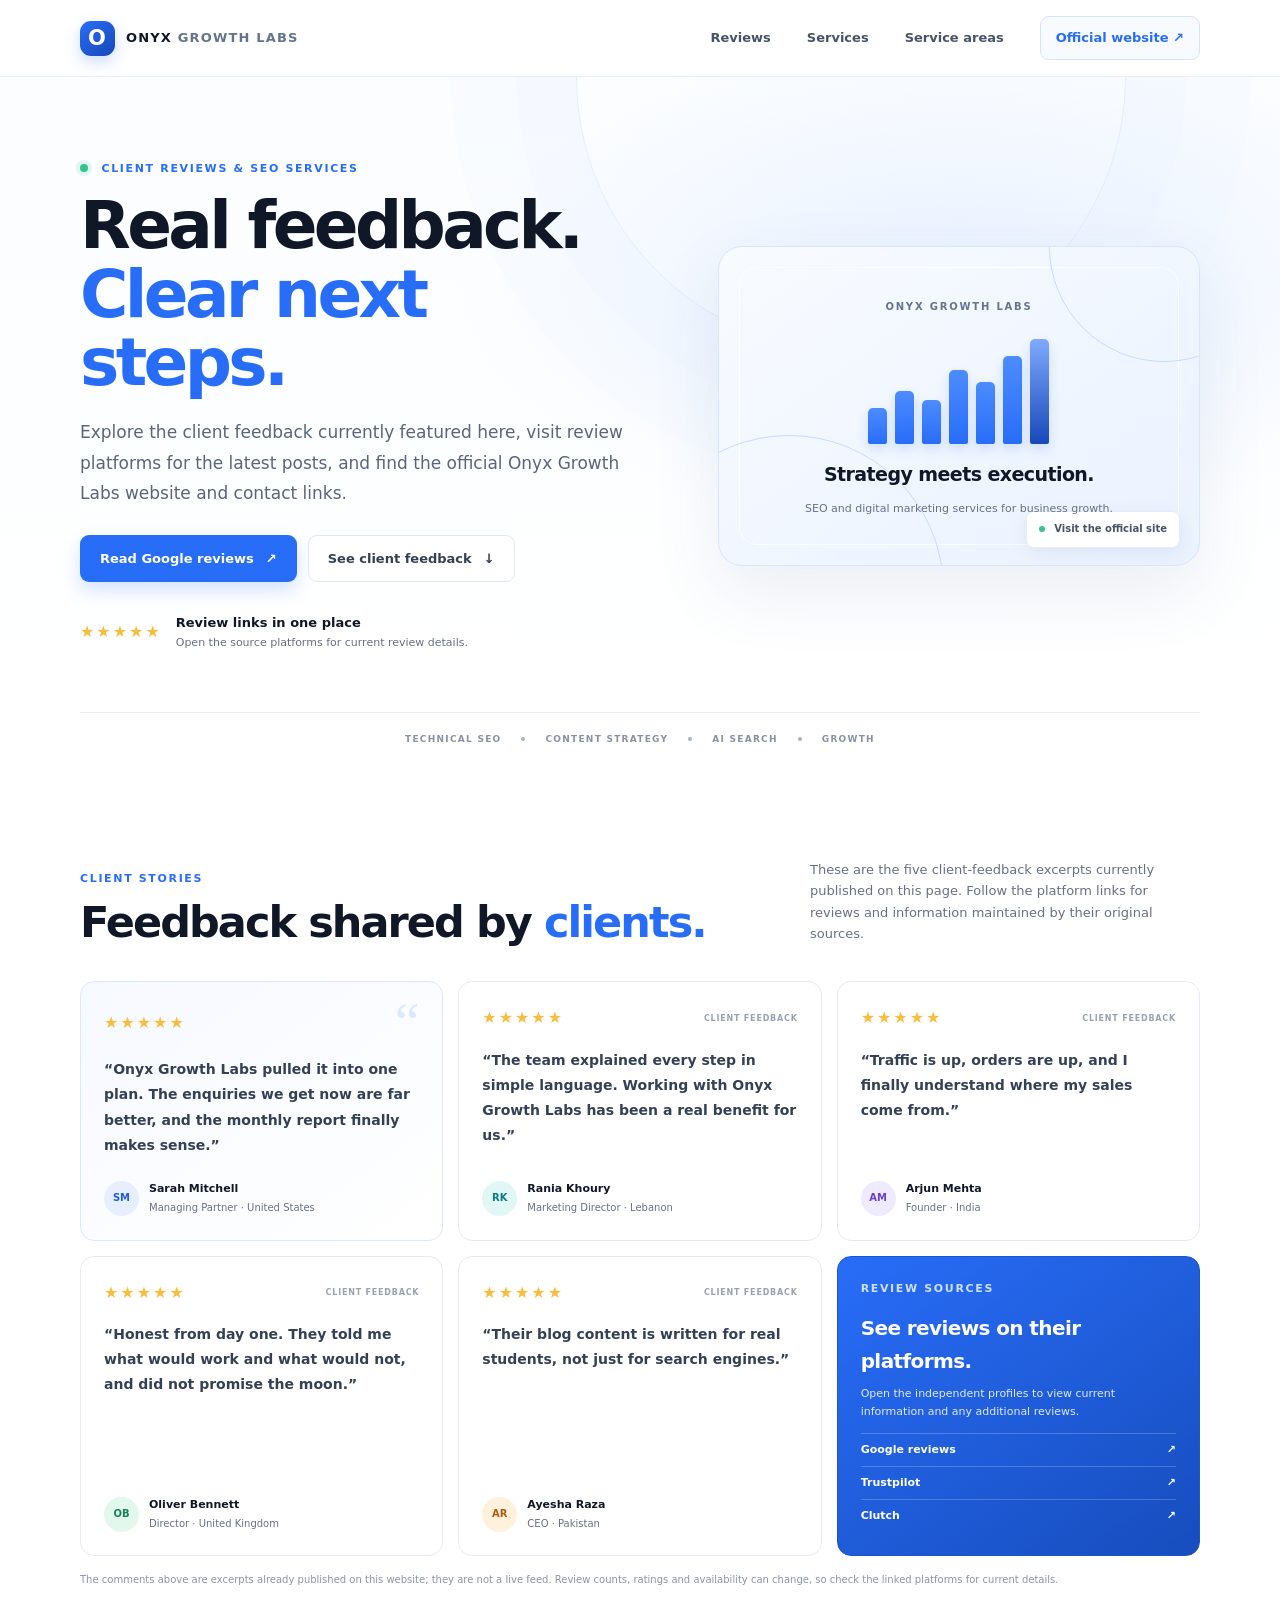
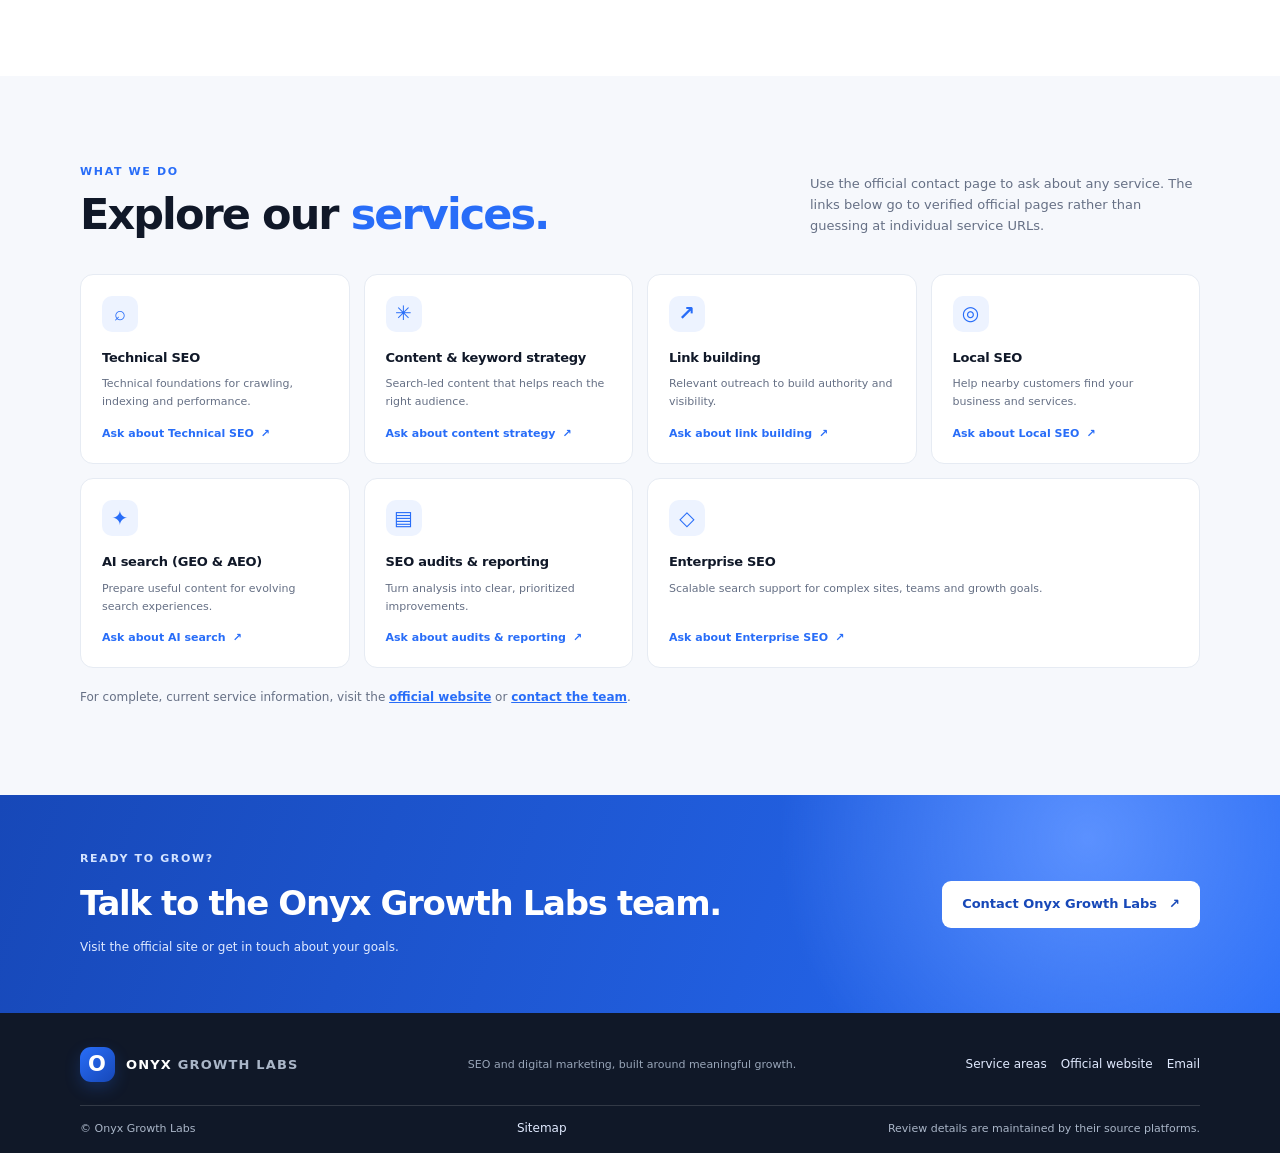
==== commit fc32cf63: "Publish reviews and service-area improvements" ====
--- a/index.html
+++ b/index.html
@@ -8,6 +8,7 @@
   <meta name="description" content="Read client feedback for Onyx Growth Labs, visit independent review profiles, explore SEO services and find official contact links.">
   <link rel="canonical" href="https://onyxgrowthlabs.github.io/onyx-growth-labs-reviews/">
   <link rel="stylesheet" href="styles.css">
+  <link rel="stylesheet" href="site-enhancements.css">
   <link rel="sitemap" type="application/xml" href="sitemap.xml">
   <meta property="og:title" content="Onyx Growth Labs Reviews">
   <meta property="og:description" content="Client feedback, review links and SEO services from Onyx Growth Labs.">
@@ -18,73 +19,37 @@
   <header class="site-header">
     <div class="container nav-wrap">
       <a class="brand" href="./" aria-label="Onyx Growth Labs Reviews home"><span class="brand-mark" aria-hidden="true">O</span><span>ONYX <span class="brand-light">GROWTH LABS</span></span></a>
-      <nav aria-label="Main navigation">
-        <a href="#reviews">Reviews</a>
-        <a href="#services">Services</a>
-        <a href="service-area.html">Service areas</a>
-        <a class="nav-cta" href="https://onyxgrowthlabs.com/">Official website <span aria-hidden="true">↗</span></a>
-      </nav>
+      <nav aria-label="Main navigation"><a href="#reviews">Reviews</a><a href="#services">Services</a><a href="service-area.html">Service areas</a><a class="nav-cta" href="https://onyxgrowthlabs.com/">Official website <span aria-hidden="true">↗</span></a></nav>
     </div>
   </header>
   <main id="main">
-    <section class="hero">
-      <div class="hero-glow" aria-hidden="true"></div>
-      <div class="container hero-grid">
-        <div class="hero-copy">
-          <p class="eyebrow"><span class="pulse-dot" aria-hidden="true"></span> CLIENT REVIEWS &amp; SEO SERVICES</p>
-          <h1>Real feedback. <span>Clear next steps.</span></h1>
-          <p class="hero-text">Explore the client feedback currently featured here, visit review platforms for the latest posts, and find the official Onyx Growth Labs website and contact links.</p>
-          <div class="hero-actions">
-            <a class="button button-primary" href="https://www.google.com/maps/search/Onyx+Growth+Labs+Abbottabad">Read Google reviews <span aria-hidden="true">↗</span></a>
-            <a class="button button-quiet" href="#reviews">See client feedback <span aria-hidden="true">↓</span></a>
-          </div>
-          <div class="trust-line"><span class="stars" aria-label="Five stars">★★★★★</span><span><strong>Review links in one place</strong><br><span class="muted">Open the source platforms for current review details.</span></span></div>
-        </div>
-        <aside class="hero-card" aria-label="Onyx Growth Labs overview">
-          <div class="card-orbit orbit-one"></div><div class="card-orbit orbit-two"></div>
-          <div class="hero-card-content">
-            <span class="card-label">ONYX GROWTH LABS</span>
-            <div class="growth-symbol" aria-hidden="true"><span></span><span></span><span></span><span></span><span></span><span></span><span></span></div>
-            <p>Strategy meets execution.</p>
-            <small>SEO and digital marketing services for business growth.</small>
-          </div>
-          <div class="floating-tag"><span class="tag-dot"></span> Visit the official site</div>
-        </aside>
-      </div>
-      <div class="container hero-bottom"><span>TECHNICAL SEO</span><i></i><span>CONTENT STRATEGY</span><i></i><span>AI SEARCH</span><i></i><span>GROWTH</span></div>
-    </section>
-
-    <section class="section reviews-section" id="reviews">
-      <div class="container">
-        <div class="section-heading"><div><p class="eyebrow">CLIENT STORIES</p><h2>Feedback shared by <span>clients.</span></h2></div><p>These are the five client-feedback excerpts currently published on this page. Follow the platform links for reviews and information maintained by their original sources.</p></div>
-        <div class="review-grid">
-          <article class="review-card review-featured"><div class="review-top"><span class="stars" aria-label="Five stars">★★★★★</span><span class="quote-mark" aria-hidden="true">“</span></div><blockquote>“Onyx Growth Labs pulled it into one plan. The enquiries we get now are far better, and the monthly report finally makes sense.”</blockquote><div class="review-author"><span class="avatar">SM</span><span><strong>Sarah Mitchell</strong><small>Managing Partner · United States</small></span></div></article>
-          <article class="review-card"><div class="review-top"><span class="stars" aria-label="Five stars">★★★★★</span><span class="review-source">CLIENT FEEDBACK</span></div><blockquote>“The team explained every step in simple language. Working with Onyx Growth Labs has been a real benefit for us.”</blockquote><div class="review-author"><span class="avatar avatar-blue">RK</span><span><strong>Rania Khoury</strong><small>Marketing Director · Lebanon</small></span></div></article>
-          <article class="review-card"><div class="review-top"><span class="stars" aria-label="Five stars">★★★★★</span><span class="review-source">CLIENT FEEDBACK</span></div><blockquote>“Traffic is up, orders are up, and I finally understand where my sales come from.”</blockquote><div class="review-author"><span class="avatar avatar-violet">AM</span><span><strong>Arjun Mehta</strong><small>Founder · India</small></span></div></article>
-          <article class="review-card"><div class="review-top"><span class="stars" aria-label="Five stars">★★★★★</span><span class="review-source">CLIENT FEEDBACK</span></div><blockquote>“Honest from day one. They told me what would work and what would not, and did not promise the moon.”</blockquote><div class="review-author"><span class="avatar avatar-green">OB</span><span><strong>Oliver Bennett</strong><small>Director · United Kingdom</small></span></div></article>
-          <article class="review-card"><div class="review-top"><span class="stars" aria-label="Five stars">★★★★★</span><span class="review-source">CLIENT FEEDBACK</span></div><blockquote>“Their blog content is written for real students, not just for search engines.”</blockquote><div class="review-author"><span class="avatar avatar-orange">AR</span><span><strong>Ayesha Raza</strong><small>CEO · Pakistan</small></span></div></article>
-          <article class="review-card review-cta"><p class="eyebrow">REVIEW SOURCES</p><h3>See reviews on their platforms.</h3><p>Open the independent profiles to view current information and any additional reviews.</p><a class="text-link" href="https://www.google.com/maps/search/Onyx+Growth+Labs+Abbottabad" target="_blank" rel="noopener noreferrer">Google reviews <span aria-hidden="true">↗</span></a><a class="text-link" href="https://www.trustpilot.com/review/onyxgrowthlabs.com" target="_blank" rel="noopener noreferrer">Trustpilot <span aria-hidden="true">↗</span></a><a class="text-link" href="https://clutch.co/profile/onyx-growth-labs" target="_blank" rel="noopener noreferrer">Clutch <span aria-hidden="true">↗</span></a></article>
-        </div>
-        <p class="disclaimer">The comments above are excerpts already published on this website; they are not a live feed. Review counts, ratings and availability can change, so check the linked platforms for current details.</p>
-      </div>
-    </section>
-
-    <section class="section services-section" id="services">
-      <div class="container">
-        <div class="section-heading"><div><p class="eyebrow">WHAT WE DO</p><h2>Explore our <span>services.</span></h2></div><p>Use the official contact page to ask about any service. The links below go to verified official pages rather than guessing at individual service URLs.</p></div>
-        <div class="service-grid">
-          <article class="service-card"><span class="service-icon" aria-hidden="true">⌕</span><h3>Technical SEO</h3><p>Technical foundations for crawling, indexing and performance.</p><a class="service-link" href="https://onyxgrowthlabs.com/contact/">Ask about Technical SEO <span aria-hidden="true">↗</span></a></article>
-          <article class="service-card"><span class="service-icon" aria-hidden="true">✳</span><h3>Content &amp; keyword strategy</h3><p>Search-led content that helps reach the right audience.</p><a class="service-link" href="https://onyxgrowthlabs.com/contact/">Ask about content strategy <span aria-hidden="true">↗</span></a></article>
-          <article class="service-card"><span class="service-icon" aria-hidden="true">↗</span><h3>Link building</h3><p>Relevant outreach to build authority and visibility.</p><a class="service-link" href="https://onyxgrowthlabs.com/contact/">Ask about link building <span aria-hidden="true">↗</span></a></article>
-          <article class="service-card"><span class="service-icon" aria-hidden="true">◎</span><h3>Local SEO</h3><p>Help nearby customers find your business and services.</p><a class="service-link" href="https://onyxgrowthlabs.com/contact/">Ask about Local SEO <span aria-hidden="true">↗</span></a></article>
-          <article class="service-card"><span class="service-icon" aria-hidden="true">✦</span><h3>AI search (GEO &amp; AEO)</h3><p>Prepare useful content for evolving search experiences.</p><a class="service-link" href="https://onyxgrowthlabs.com/contact/">Ask about AI search <span aria-hidden="true">↗</span></a></article>
-          <article class="service-card"><span class="service-icon" aria-hidden="true">▤</span><h3>SEO audits &amp; reporting</h3><p>Turn analysis into clear, prioritized improvements.</p><a class="service-link" href="https://onyxgrowthlabs.com/contact/">Ask about audits &amp; reporting <span aria-hidden="true">↗</span></a></article>
-          <article class="service-card service-card-wide"><span class="service-icon" aria-hidden="true">◇</span><h3>Enterprise SEO</h3><p>Scalable search support for complex sites, teams and growth goals.</p><a class="service-link" href="https://onyxgrowthlabs.com/contact/">Ask about Enterprise SEO <span aria-hidden="true">↗</span></a></article>
-        </div>
-        <p class="service-note">For the complete, current service information, visit the <a href="https://onyxgrowthlabs.com/">official website</a> or <a href="https://onyxgrowthlabs.com/contact/">contact the team</a>.</p>
-      </div>
-    </section>
-
+    <section class="hero"><div class="hero-glow" aria-hidden="true"></div><div class="container hero-grid">
+      <div class="hero-copy"><p class="eyebrow"><span class="pulse-dot" aria-hidden="true"></span> CLIENT REVIEWS &amp; SEO SERVICES</p><h1>Real feedback. <span>Clear next steps.</span></h1><p class="hero-text">Explore the client feedback currently featured here, visit review platforms for the latest posts, and find the official Onyx Growth Labs website and contact links.</p><div class="hero-actions"><a class="button button-primary" href="https://www.google.com/maps/search/Onyx+Growth+Labs+Abbottabad" target="_blank" rel="noopener noreferrer">Read Google reviews <span aria-hidden="true">↗</span></a><a class="button button-quiet" href="#reviews">See client feedback <span aria-hidden="true">↓</span></a></div><div class="trust-line"><span class="stars" aria-label="Five stars">★★★★★</span><span><strong>Review links in one place</strong><br><span class="muted">Open the source platforms for current review details.</span></span></div></div>
+      <aside class="hero-card" aria-label="Onyx Growth Labs overview"><div class="card-orbit orbit-one"></div><div class="card-orbit orbit-two"></div><div class="hero-card-content"><span class="card-label">ONYX GROWTH LABS</span><div class="growth-symbol" aria-hidden="true"><span></span><span></span><span></span><span></span><span></span><span></span><span></span></div><p>Strategy meets execution.</p><small>SEO and digital marketing services for business growth.</small></div><div class="floating-tag"><span class="tag-dot"></span> Visit the official site</div></aside>
+    </div><div class="container hero-bottom"><span>TECHNICAL SEO</span><i></i><span>CONTENT STRATEGY</span><i></i><span>AI SEARCH</span><i></i><span>GROWTH</span></div></section>
+    <section class="section reviews-section" id="reviews"><div class="container">
+      <div class="section-heading"><div><p class="eyebrow">CLIENT STORIES</p><h2>Feedback shared by <span>clients.</span></h2></div><p>These are the five client-feedback excerpts currently published on this page. Follow the platform links for reviews and information maintained by their original sources.</p></div>
+      <div class="review-grid">
+        <article class="review-card review-featured"><div class="review-top"><span class="stars" aria-label="Five stars">★★★★★</span><span class="quote-mark" aria-hidden="true">“</span></div><blockquote>“Onyx Growth Labs pulled it into one plan. The enquiries we get now are far better, and the monthly report finally makes sense.”</blockquote><div class="review-author"><span class="avatar">SM</span><span><strong>Sarah Mitchell</strong><small>Managing Partner · United States</small></span></div></article>
+        <article class="review-card"><div class="review-top"><span class="stars" aria-label="Five stars">★★★★★</span><span class="review-source">CLIENT FEEDBACK</span></div><blockquote>“The team explained every step in simple language. Working with Onyx Growth Labs has been a real benefit for us.”</blockquote><div class="review-author"><span class="avatar avatar-blue">RK</span><span><strong>Rania Khoury</strong><small>Marketing Director · Lebanon</small></span></div></article>
+        <article class="review-card"><div class="review-top"><span class="stars" aria-label="Five stars">★★★★★</span><span class="review-source">CLIENT FEEDBACK</span></div><blockquote>“Traffic is up, orders are up, and I finally understand where my sales come from.”</blockquote><div class="review-author"><span class="avatar avatar-violet">AM</span><span><strong>Arjun Mehta</strong><small>Founder · India</small></span></div></article>
+        <article class="review-card"><div class="review-top"><span class="stars" aria-label="Five stars">★★★★★</span><span class="review-source">CLIENT FEEDBACK</span></div><blockquote>“Honest from day one. They told me what would work and what would not, and did not promise the moon.”</blockquote><div class="review-author"><span class="avatar avatar-green">OB</span><span><strong>Oliver Bennett</strong><small>Director · United Kingdom</small></span></div></article>
+        <article class="review-card"><div class="review-top"><span class="stars" aria-label="Five stars">★★★★★</span><span class="review-source">CLIENT FEEDBACK</span></div><blockquote>“Their blog content is written for real students, not just for search engines.”</blockquote><div class="review-author"><span class="avatar avatar-orange">AR</span><span><strong>Ayesha Raza</strong><small>CEO · Pakistan</small></span></div></article>
+        <article class="review-card review-cta"><p class="eyebrow">REVIEW SOURCES</p><h3>See reviews on their platforms.</h3><p>Open the independent profiles to view current information and any additional reviews.</p><a class="text-link" href="https://www.google.com/maps/search/Onyx+Growth+Labs+Abbottabad" target="_blank" rel="noopener noreferrer">Google reviews <span aria-hidden="true">↗</span></a><a class="text-link" href="https://www.trustpilot.com/review/onyxgrowthlabs.com" target="_blank" rel="noopener noreferrer">Trustpilot <span aria-hidden="true">↗</span></a><a class="text-link" href="https://clutch.co/profile/onyx-growth-labs" target="_blank" rel="noopener noreferrer">Clutch <span aria-hidden="true">↗</span></a></article>
+      </div><p class="disclaimer">The comments above are excerpts already published on this website; they are not a live feed. Review counts, ratings and availability can change, so check the linked platforms for current details.</p>
+    </div></section>
+    <section class="section services-section" id="services"><div class="container">
+      <div class="section-heading"><div><p class="eyebrow">WHAT WE DO</p><h2>Explore our <span>services.</span></h2></div><p>Use the official contact page to ask about any service. The links below go to verified official pages rather than guessing at individual service URLs.</p></div>
+      <div class="service-grid">
+        <article class="service-card"><span class="service-icon" aria-hidden="true">⌕</span><h3>Technical SEO</h3><p>Technical foundations for crawling, indexing and performance.</p><a class="service-link" href="https://onyxgrowthlabs.com/contact/">Ask about Technical SEO <span aria-hidden="true">↗</span></a></article>
+        <article class="service-card"><span class="service-icon" aria-hidden="true">✳</span><h3>Content &amp; keyword strategy</h3><p>Search-led content that helps reach the right audience.</p><a class="service-link" href="https://onyxgrowthlabs.com/contact/">Ask about content strategy <span aria-hidden="true">↗</span></a></article>
+        <article class="service-card"><span class="service-icon" aria-hidden="true">↗</span><h3>Link building</h3><p>Relevant outreach to build authority and visibility.</p><a class="service-link" href="https://onyxgrowthlabs.com/contact/">Ask about link building <span aria-hidden="true">↗</span></a></article>
+        <article class="service-card"><span class="service-icon" aria-hidden="true">◎</span><h3>Local SEO</h3><p>Help nearby customers find your business and services.</p><a class="service-link" href="https://onyxgrowthlabs.com/contact/">Ask about Local SEO <span aria-hidden="true">↗</span></a></article>
+        <article class="service-card"><span class="service-icon" aria-hidden="true">✦</span><h3>AI search (GEO &amp; AEO)</h3><p>Prepare useful content for evolving search experiences.</p><a class="service-link" href="https://onyxgrowthlabs.com/contact/">Ask about AI search <span aria-hidden="true">↗</span></a></article>
+        <article class="service-card"><span class="service-icon" aria-hidden="true">▤</span><h3>SEO audits &amp; reporting</h3><p>Turn analysis into clear, prioritized improvements.</p><a class="service-link" href="https://onyxgrowthlabs.com/contact/">Ask about audits &amp; reporting <span aria-hidden="true">↗</span></a></article>
+        <article class="service-card service-card-wide"><span class="service-icon" aria-hidden="true">◇</span><h3>Enterprise SEO</h3><p>Scalable search support for complex sites, teams and growth goals.</p><a class="service-link" href="https://onyxgrowthlabs.com/contact/">Ask about Enterprise SEO <span aria-hidden="true">↗</span></a></article>
+      </div><p class="service-note">For complete, current service information, visit the <a href="https://onyxgrowthlabs.com/">official website</a> or <a href="https://onyxgrowthlabs.com/contact/">contact the team</a>.</p>
+    </div></section>
     <section class="cta-section"><div class="container cta-inner"><div><p class="eyebrow">READY TO GROW?</p><h2>Talk to the Onyx Growth Labs team.</h2><p>Visit the official site or get in touch about your goals.</p></div><a class="button button-white" href="https://onyxgrowthlabs.com/contact/">Contact Onyx Growth Labs <span aria-hidden="true">↗</span></a></div></section>
   </main>
   <footer class="site-footer"><div class="container footer-main"><a class="brand footer-brand" href="./"><span class="brand-mark" aria-hidden="true">O</span><span>ONYX <span class="brand-light">GROWTH LABS</span></span></a><p>SEO and digital marketing, built around meaningful growth.</p><div class="footer-links"><a href="service-area.html">Service areas</a><a href="https://onyxgrowthlabs.com/">Official website</a><a href="mailto:contact@onyxgrowthlabs.com">Email</a></div></div><div class="container footer-bottom"><span>© Onyx Growth Labs</span><a href="sitemap.xml">Sitemap</a><span>Review details are maintained by their source platforms.</span></div></footer>
--- a/site-enhancements.css
+++ b/site-enhancements.css
@@ -0,0 +1,19 @@
+:root { --enhance-line: #e5eaf2; --enhance-blue: #286df8; }
+.service-card { display: flex; flex-direction: column; align-items: flex-start; }
+.service-card > p { margin-bottom: 14px; }
+.service-link { display: inline-flex; align-items: center; gap: 7px; margin-top: auto; color: var(--enhance-blue); font-size: 11px; font-weight: 750; line-height: 1.5; text-decoration: none; }
+.service-link:hover, .service-link:focus-visible, .service-note a:hover { text-decoration: underline; text-underline-offset: 3px; }
+.service-note { margin: 20px 0 0; color: #667085; font-size: 12px; }
+.service-note a { color: var(--enhance-blue); font-weight: 650; }
+.area-hero { padding-block: 74px; }
+.area-content { position: relative; max-width: 900px; }
+.area-content .hero-text { max-width: 710px; }
+.area-card-grid { display: grid; grid-template-columns: repeat(3, minmax(0, 1fr)); gap: 16px; }
+.area-card { display: flex; min-height: 205px; flex-direction: column; align-items: flex-start; padding: 22px; border: 1px solid var(--enhance-line); border-radius: 14px; background: #fff; }
+.area-card h3 { margin: 0 0 8px; font-size: 16px; }
+.area-card p { margin: 0 0 16px; color: #667085; font-size: 13px; }
+.footer-links { display: flex; flex-wrap: wrap; gap: 14px; }
+.footer-links a, .footer-bottom a { color: #e1eaff; font-size: 12px; text-decoration: none; }
+.footer-links a:hover, .footer-bottom a:hover { text-decoration: underline; }
+.footer-bottom { display: flex; flex-wrap: wrap; align-items: center; justify-content: space-between; gap: 12px; padding-top: 13px; border-top: 1px solid #ffffff24; color: #aab6c8; font-size: 11px; }
+@media (max-width: 700px) { .area-card-grid { grid-template-columns: 1fr; } .area-hero { padding-block: 52px; } .footer-bottom { align-items: flex-start; flex-direction: column; } }
